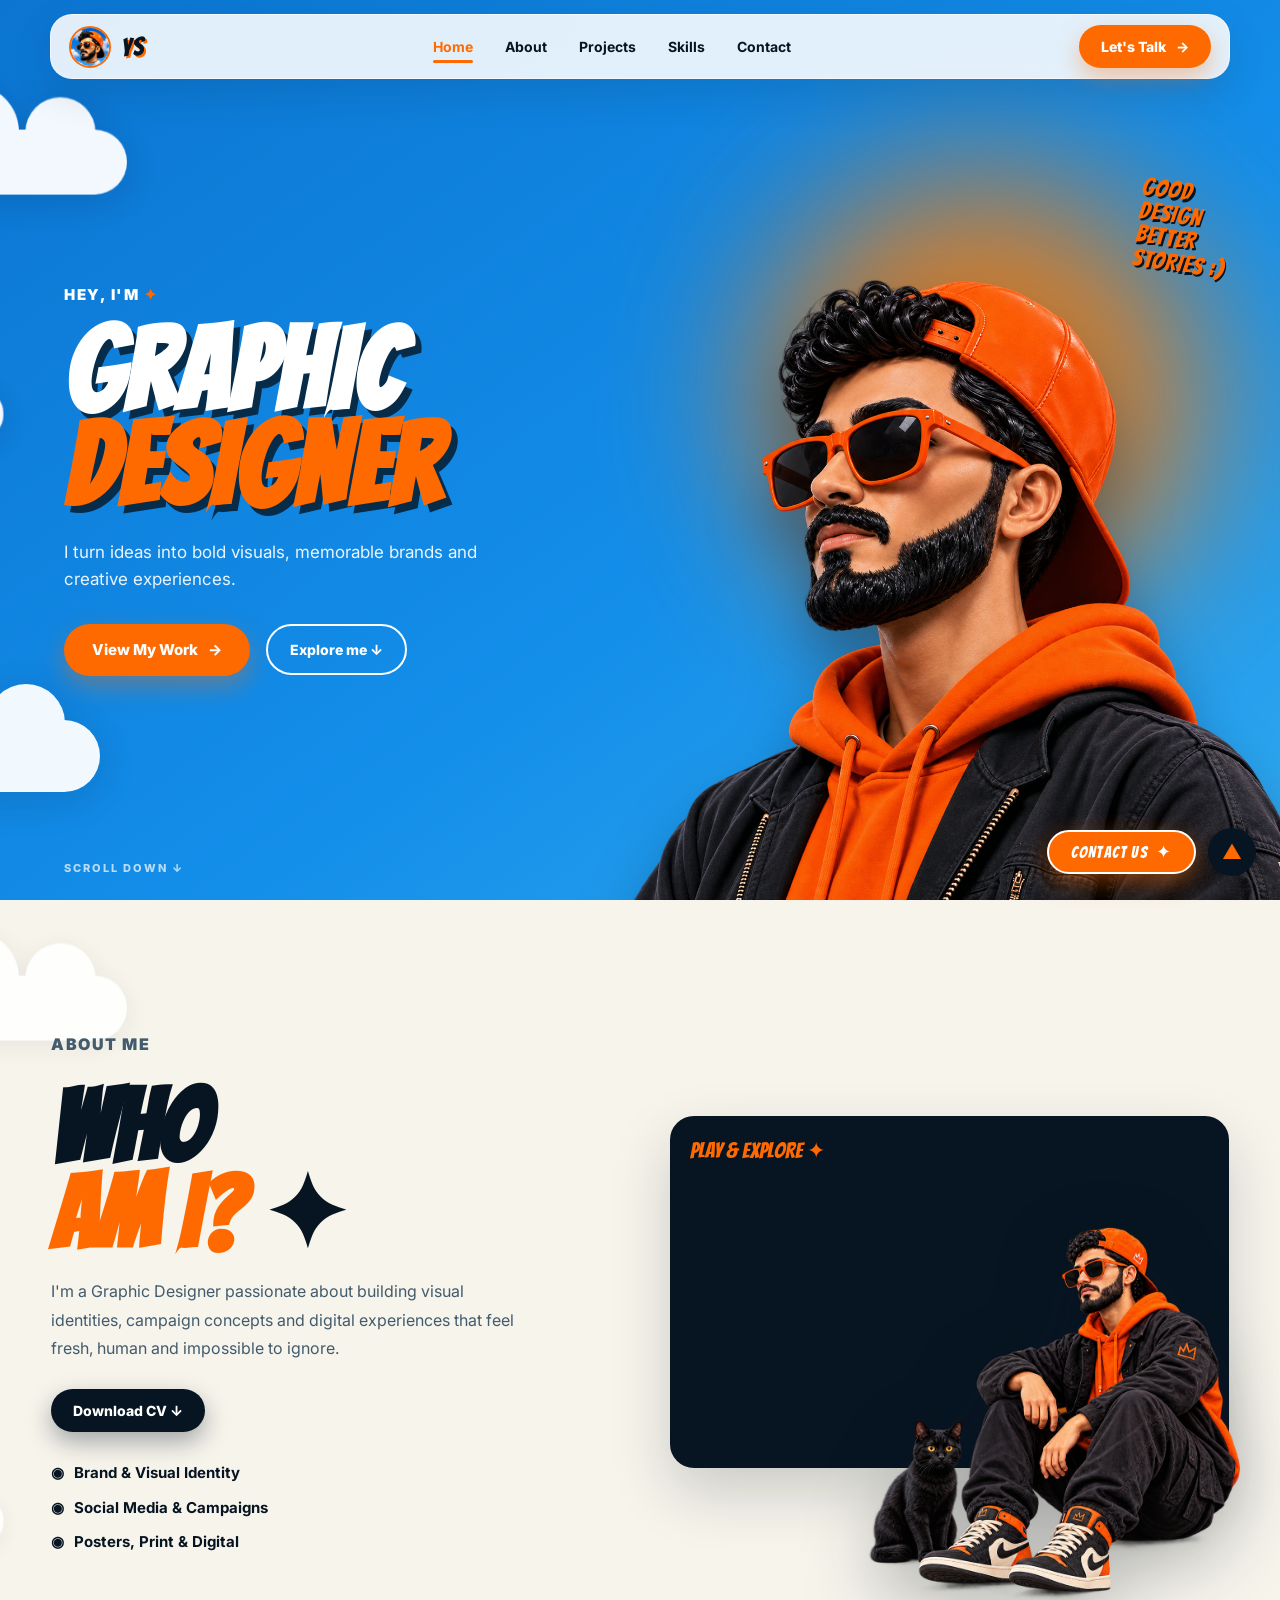
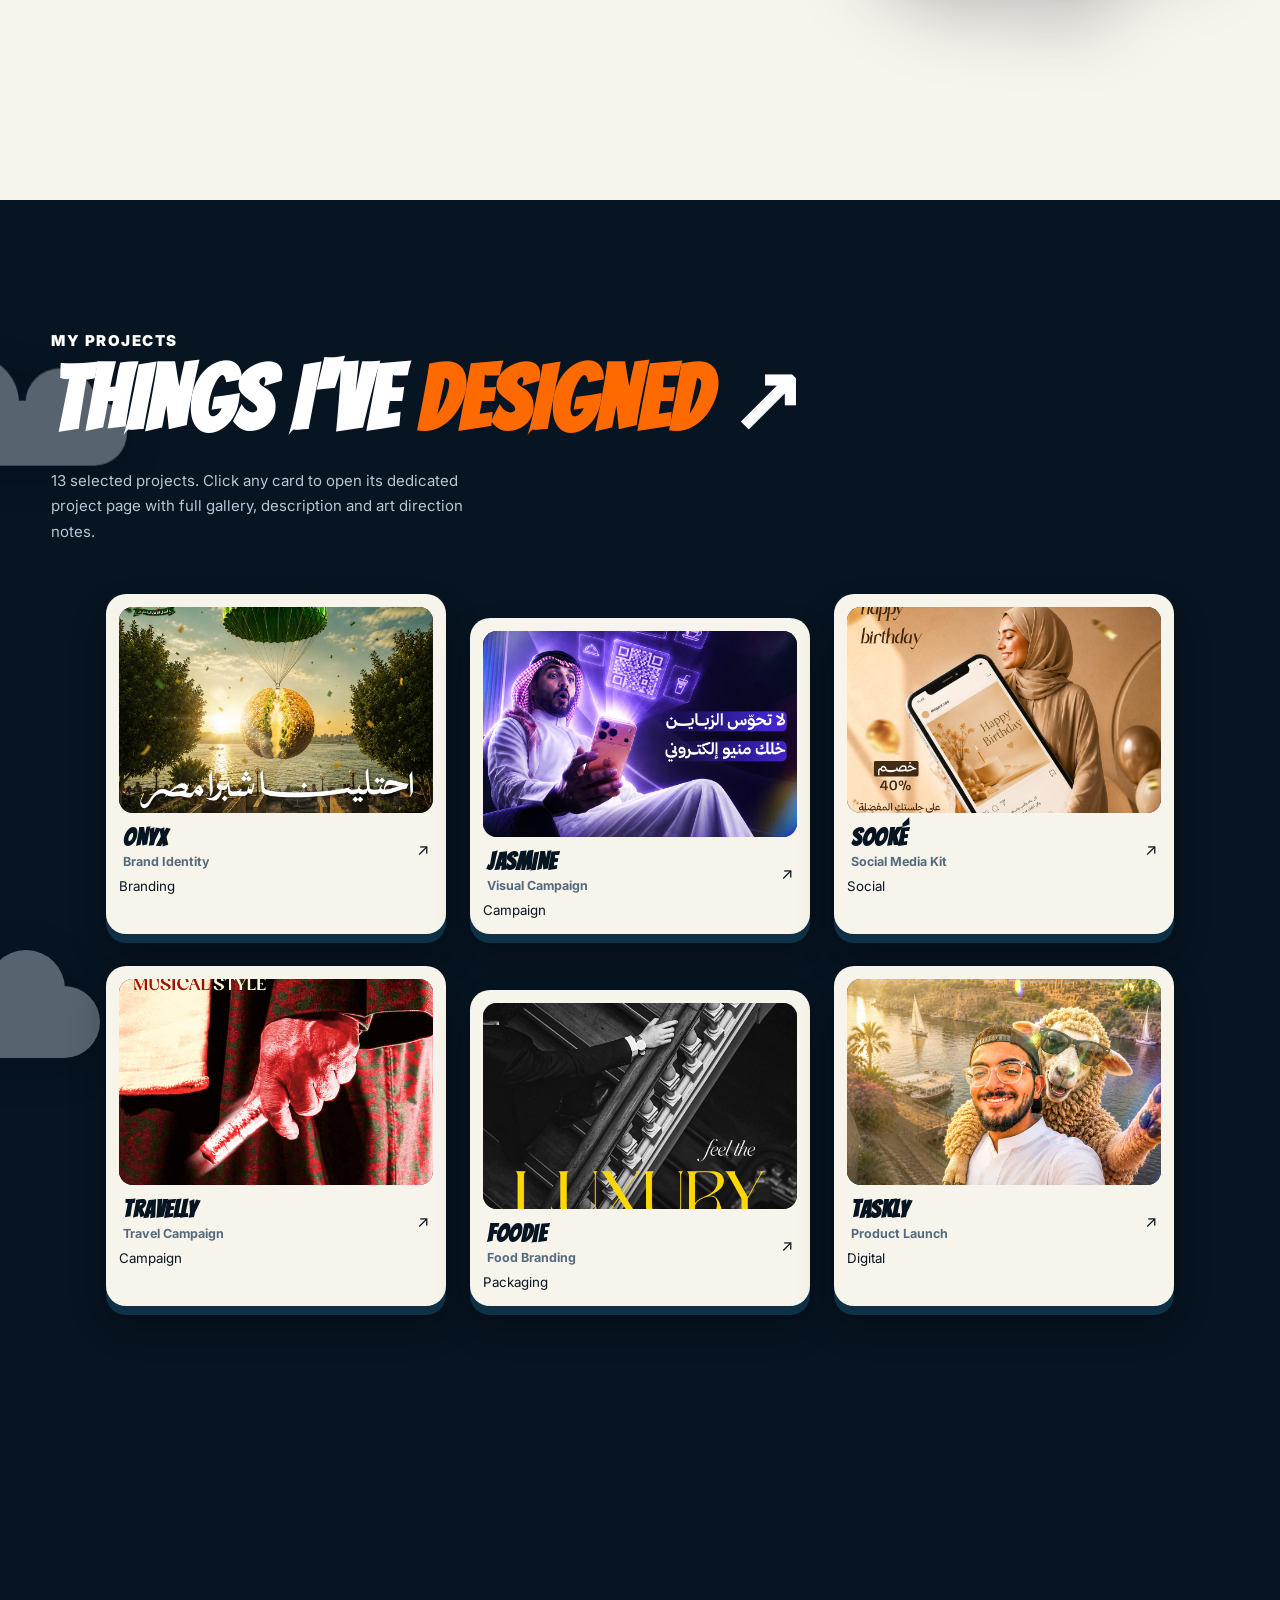
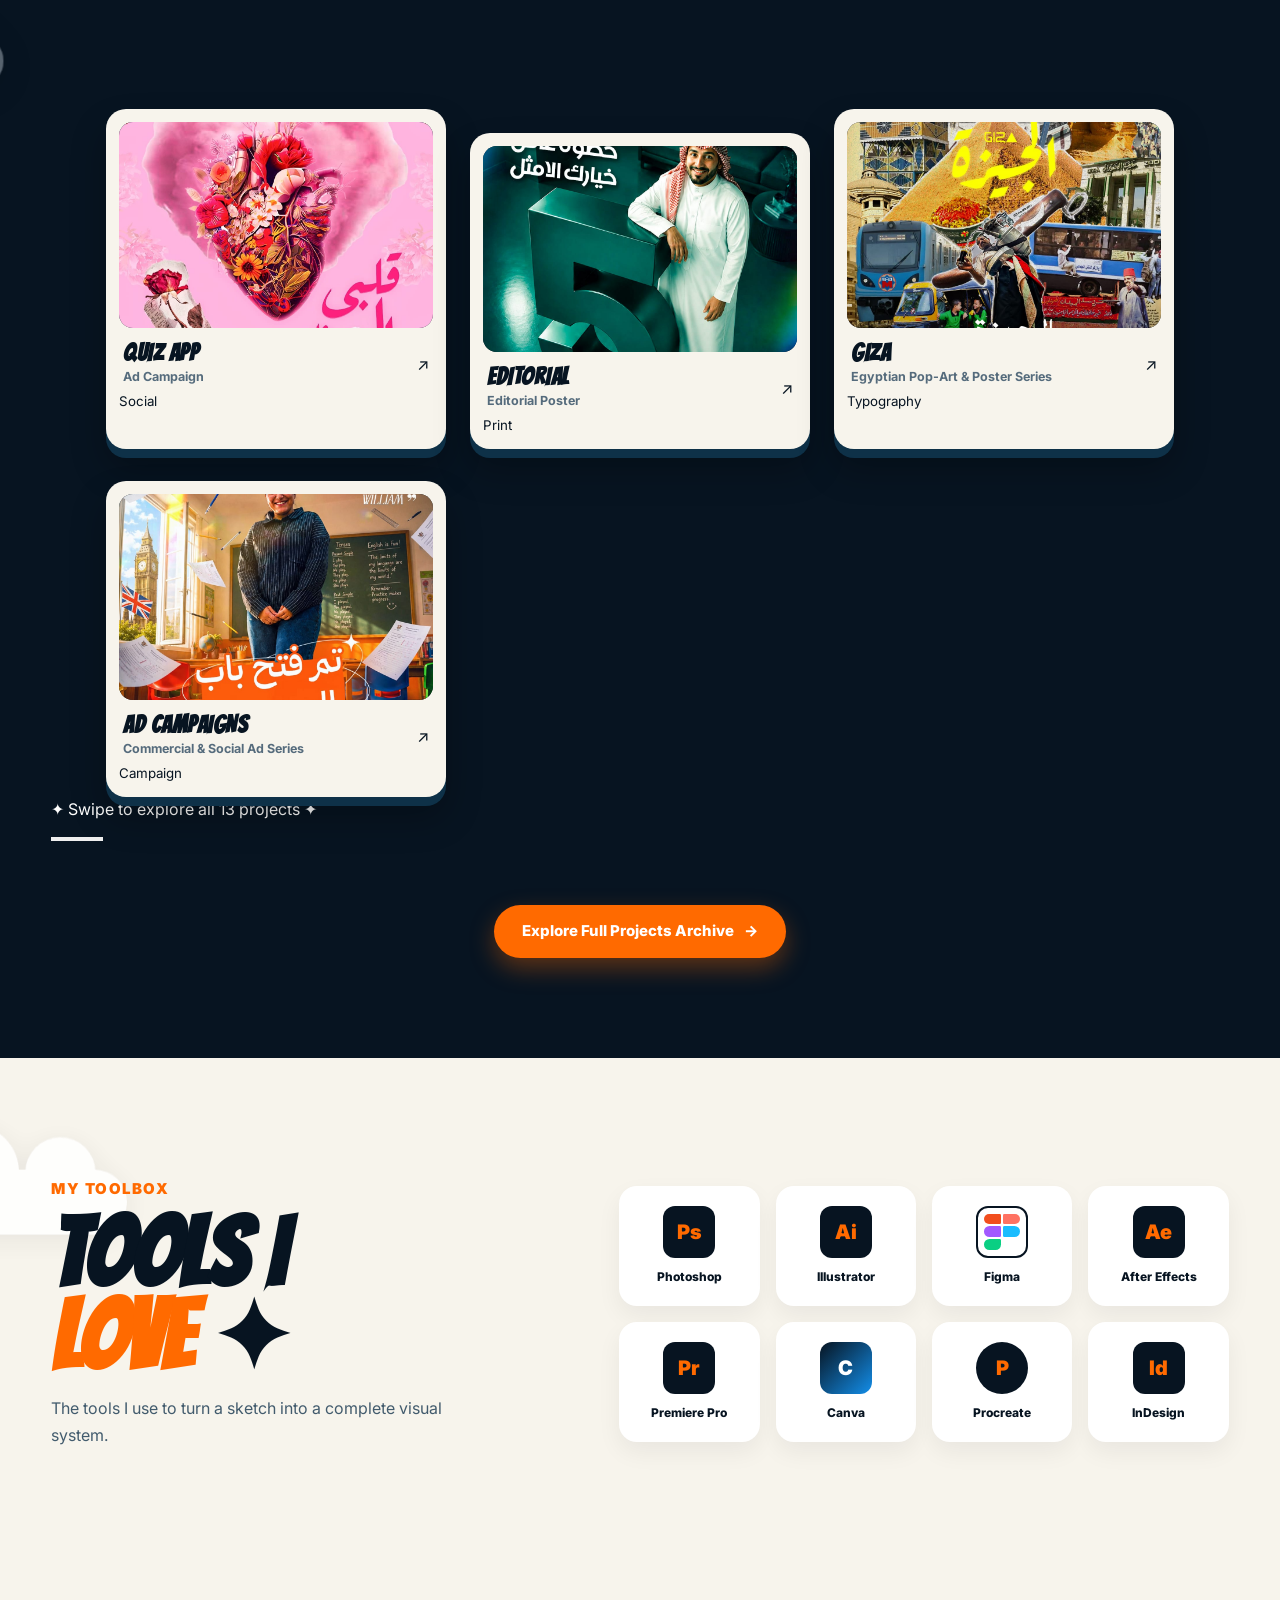
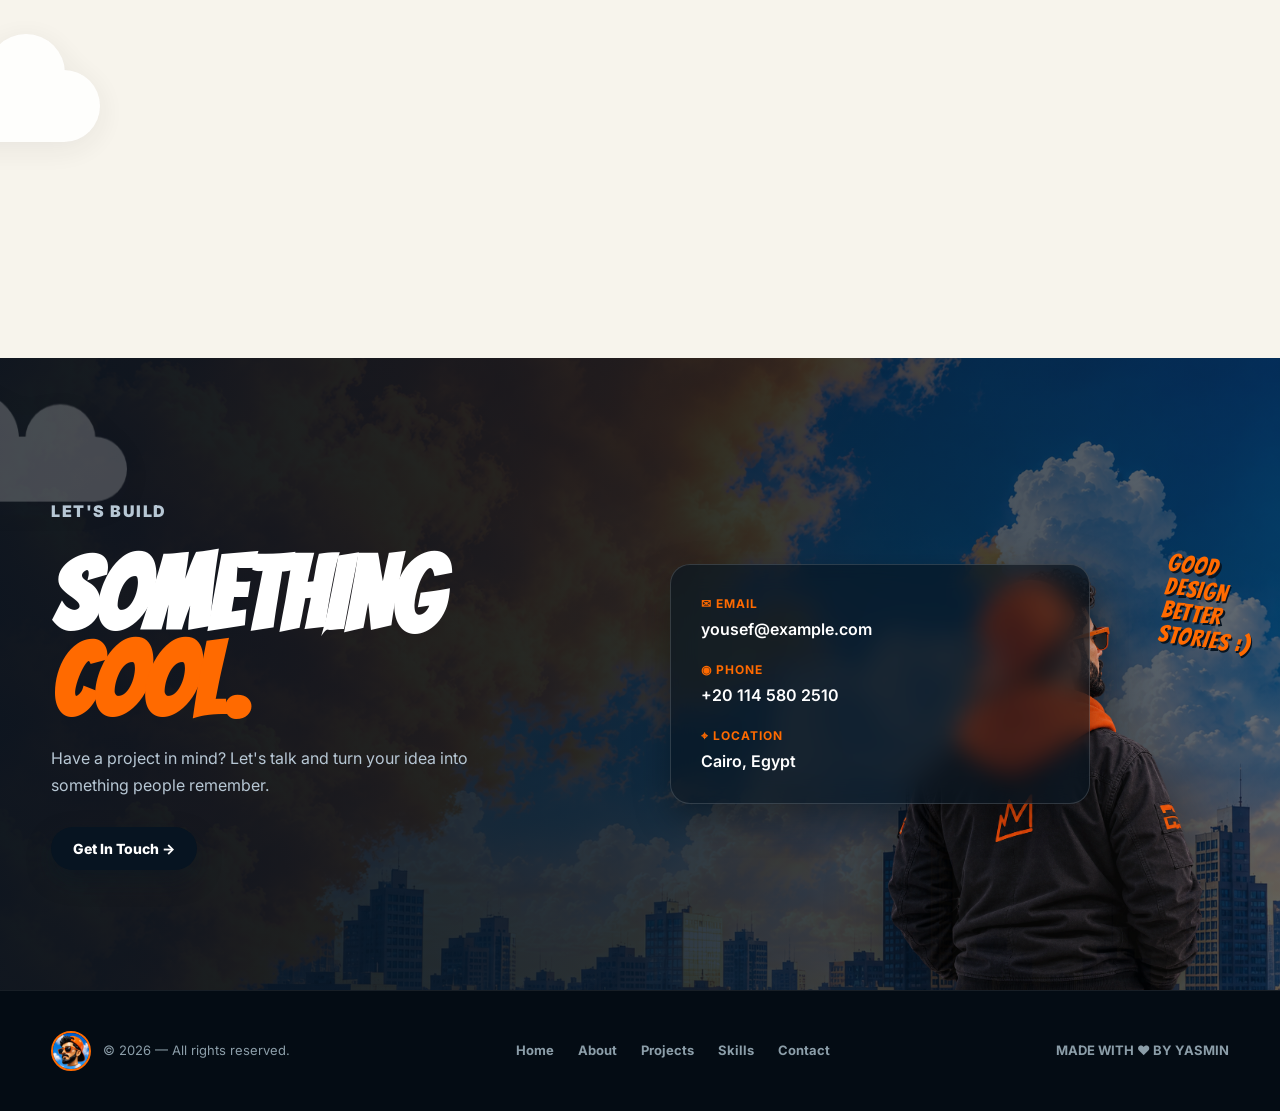
==== index.html @ 4f4fdc02 "Initial website" ====
<!doctype html>
<html lang="en">

<head>
    <meta charset="utf-8">
    <meta name="viewport" content="width=device-width,initial-scale=1">
    <title>Yasmin — Graphic Designer Portfolio</title>
    <meta name="description"
        content="Yasmin — Graphic Designer portfolio. Branding, visual campaigns, social media systems and graphic storytelling.">
    <link rel="preconnect" href="https://fonts.googleapis.com">
    <link rel="preconnect" href="https://fonts.gstatic.com" crossorigin>
    <link href="https://fonts.googleapis.com/css2?family=Bangers&family=Inter:wght@400;500;600;700;800&display=swap"
        rel="stylesheet">
    <link rel="stylesheet" href="styles.css">
</head>

<body>
    <!-- Loading Animation -->
    <div id="loader">
        <div class="loader-mascot">✦</div>
        <p>LOADING CREATIVITY...</p>
    </div>

    <!-- Scroll Progress Indicator -->
    <div class="progress"></div>

    <!-- Header / Navbar -->
    <header class="nav-wrap">
        <nav class="nav glass">
            <a class="brand" href="index.html" aria-label="Yasmin — Home">
                <img src="assets/logo.jpg" alt="Yasmin logo">
                <span class="brand-initials">YS</span>
            </a>

            <div class="nav-links">
                <a class="active" href="#home">Home</a>
                <a href="#about">About</a>
                <a href="#projects">Projects</a>
                <a href="#skills">Skills</a>
                <a href="#contact">Contact</a>
            </div>

            <a class="pill-btn talk-trigger" href="#contact" aria-label="Let's Talk — contact Yasmin">Let's Talk <span>→</span></a>
            <button class="menu-btn" aria-label="Open navigation">☰</button>
        </nav>
    </header>

    <main>
        <!-- =========================
             HERO SECTION
             ========================= -->
        <section id="home" class="hero">
            <div class="cloud cloud-a"></div>
            <div class="cloud cloud-b"></div>
            <div class="cloud cloud-c"></div>
            <div class="cloud cloud-d"></div>
            <div class="cloud cloud-e"></div>

            <div class="hero-copy reveal">
                <p class="eyebrow">HEY, I'M <span>✦</span></p>

                <h1>GRAPHIC<br><em>DESIGNER</em></h1>

                <p class="hero-sub">
                    I turn ideas into bold visuals, memorable brands and creative experiences.
                </p>

                <div class="hero-actions">
                    <a class="pill-btn big" href="projects.html">View My Work <span>→</span></a>
                    <a class="outline-btn" href="#about">Explore me ↓</a>
                </div>

               
            </div>

            <div class="hero-character reveal">
                <div class="hero-glow"></div>
                <img src="assets/file_00000000f2b4820a87e2dac9ea99f917.png"
                    alt="Graphic designer hero visual">
            </div>

            <div class="scribble hero-note">GOOD<br>DESIGN<br>BETTER<br>STORIES :)</div>
            <div class="scroll">SCROLL DOWN ↓</div>
        </section>

        <!-- =========================
             ABOUT SECTION
             ========================= -->
        <section id="about" class="paper section about-section">
            <div class="about-bg" aria-hidden="true"></div>

            <div class="cloud cloud-a" style="top: 8%;" aria-hidden="true"></div>
            <div class="cloud cloud-d" style="top: 36%;" aria-hidden="true"></div>
            <div class="cloud cloud-b" style="top: 65%;" aria-hidden="true"></div>
            <div class="cloud cloud-f" style="top: 84%;" aria-hidden="true"></div>

            <div class="inner about-grid">
                <div class="about-copy reveal">
                    <p class="eyebrow orange">ABOUT ME</p>

                    <h2>WHO<br><span>AM I?</span> ✦</h2>

                    <p>
                        I'm a Graphic Designer passionate about building visual identities,
                        campaign concepts and digital experiences that feel fresh, human and
                        impossible to ignore.
                    </p>

                    <a class="dark-btn" href="assets/CV_yousef.pdf" download="Yasmin-CV.pdf" aria-label="Download Yasmin CV">
                        Download CV ↓
                    </a>

                    <div class="facts">
                        <div>◉ <span>Brand & Visual Identity</span></div>
                        <div>◉ <span>Social Media & Campaigns</span></div>
                        <div>◉ <span>Posters, Print & Digital</span></div>
                    </div>
                </div>

                <div class="about-visual reveal">
                    <video src="assets/WhatsApp Video 2026-09-14 at 3.08.10 PM.mp4"
                        autoplay muted loop playsinline
                        aria-label="Play and explore visual reference"></video>

                    <div class="visual-caption">PLAY &amp; EXPLORE ✦</div>
                    <a class="game-launch" href="game.html" aria-label="Play Design Rush mini-game">PLAY THE FULL GAME →</a>
                </div>

                <img class="about-character"
                    src="assets/ChatGPT Image Sep 14, 2026, 03_23_13 PM.png"
                    alt="About character">
            </div>
        </section>

        <!-- =========================
             PROJECTS SECTION
             ========================= -->
        <section id="projects" class="dark section">
            <div class="cloud cloud-a" style="top: 8%;"></div>
            <div class="cloud cloud-c" style="top: 32%;"></div>
            <div class="cloud cloud-b" style="top: 58%;"></div>
            <div class="cloud cloud-e" style="bottom: 12%;"></div>

            <div class="inner">
                <div class="section-head reveal">
                    <div>
                        <p class="eyebrow">MY PROJECTS</p>
                        <h2>THINGS I'VE <em>DESIGNED</em> ↗</h2>
                    </div>

                    <p>
                        13 selected projects. Click any card to open its dedicated project
                        page with full gallery, description and art direction notes.
                    </p>
                </div>

                <div class="project-grid">

                    <!-- Project 1 -->
                    <article class="project-card reveal" style="--delay:0.04s">
                        <a href="project.html?id=1" class="project-link" aria-label="View ONYX Project">
                            <img src="assets/projects/1/cover.jpeg" alt="ONYX project cover" loading="lazy">
                        </a>
                        <div class="project-meta">
                            <div>
                                <h3>ONYX</h3>
                                <p>Brand Identity</p>
                            </div>
                            <span>↗</span>
                        </div>
                        <small>Branding</small>
                    </article>

                    <!-- Project 2 -->
                    <article class="project-card reveal" style="--delay:0.08s">
                        <a href="project.html?id=2" class="project-link" aria-label="View JASMINE Project">
                            <img src="assets/projects/2/cover.jpeg" alt="JASMINE project cover" loading="lazy">
                        </a>
                        <div class="project-meta">
                            <div>
                                <h3>JASMINE</h3>
                                <p>Visual Campaign</p>
                            </div>
                            <span>↗</span>
                        </div>
                        <small>Campaign</small>
                    </article>

                    <!-- Project 3 -->
                    <article class="project-card reveal" style="--delay:0.12s">
                        <a href="project.html?id=3" class="project-link" aria-label="View SOOKÉ Project">
                            <img src="assets/projects/3/cover.jpeg" alt="SOOKÉ project cover" loading="lazy">
                        </a>
                        <div class="project-meta">
                            <div>
                                <h3>SOOKÉ</h3>
                                <p>Social Media Kit</p>
                            </div>
                            <span>↗</span>
                        </div>
                        <small>Social</small>
                    </article>

                    <!-- Project 4 -->
                    <article class="project-card reveal" style="--delay:0.04s">
                        <a href="project.html?id=4" class="project-link" aria-label="View TRAVELLY Project">
                            <img src="assets/projects/4/cover.jpeg" alt="TRAVELLY project cover" loading="lazy">
                        </a>
                        <div class="project-meta">
                            <div>
                                <h3>TRAVELLY</h3>
                                <p>Travel Campaign</p>
                            </div>
                            <span>↗</span>
                        </div>
                        <small>Campaign</small>
                    </article>

                    <!-- Project 5 -->
                    <article class="project-card reveal" style="--delay:0.08s">
                        <a href="project.html?id=5" class="project-link" aria-label="View FOODIE Project">
                            <img src="assets/projects/5/WhatsApp Image 2026-09-14 at 8.10.17 PM.jpeg" alt="FOODIE project cover" loading="lazy">
                        </a>
                        <div class="project-meta">
                            <div>
                                <h3>FOODIE</h3>
                                <p>Food Branding</p>
                            </div>
                            <span>↗</span>
                        </div>
                        <small>Packaging</small>
                    </article>

                    <!-- Project 6 -->
                    <article class="project-card reveal" style="--delay:0.12s">
                        <a href="project.html?id=6" class="project-link" aria-label="View TASKLY Project">
                            <img src="assets/projects/6/WhatsApp Image 2026-09-14 at 8.10.21 PM.jpeg" alt="TASKLY project cover" loading="lazy">
                        </a>
                        <div class="project-meta">
                            <div>
                                <h3>TASKLY</h3>
                                <p>Product Launch</p>
                            </div>
                            <span>↗</span>
                        </div>
                        <small>Digital</small>
                    </article>

                    <!-- Project 7 -->
                    <article class="project-card reveal" style="--delay:0.04s">
                        <a href="project.html?id=7" class="project-link" aria-label="View NEON Project">
                            <img src="assets/projects/7/WhatsApp Image 2026-09-14 at 8.10.21 PM.jpeg" alt="NEON project cover" loading="lazy">
                        </a>
                        <div class="project-meta">
                            <div>
                                <h3>NEON</h3>
                                <p>Poster Series</p>
                            </div>
                            <span>↗</span>
                        </div>
                        <small>Typography</small>
                    </article>

                    <!-- Project 8 -->
                    <article class="project-card reveal" style="--delay:0.08s">
                        <a href="project.html?id=8" class="project-link" aria-label="View MOVEZONE Project">
                            <img src="assets/projects/8/WhatsApp Image 2026-09-14 at 8.10.22 PM.jpeg" alt="MOVEZONE project cover" loading="lazy">
                        </a>
                        <div class="project-meta">
                            <div>
                                <h3>MOVEZONE</h3>
                                <p>Fitness Brand</p>
                            </div>
                            <span>↗</span>
                        </div>
                        <small>Branding</small>
                    </article>

                    <!-- Project 9 -->
                    <article class="project-card reveal" style="--delay:0.12s">
                        <a href="project.html?id=9" class="project-link" aria-label="View NOTENEST Project">
                            <img src="assets/projects/9/WhatsApp Image 2026-09-14 at 8.10.28 PM.jpeg" alt="NOTENEST project cover" loading="lazy">
                        </a>
                        <div class="project-meta">
                            <div>
                                <h3>NOTENEST</h3>
                                <p>App Visuals</p>
                            </div>
                            <span>↗</span>
                        </div>
                        <small>UI Visuals</small>
                    </article>

                    <!-- Project 10 -->
                    <article class="project-card reveal" style="--delay:0.04s">
                        <a href="project.html?id=10" class="project-link" aria-label="View QUIZ APP Project">
                            <img src="assets/projects/10/WhatsApp Image 2026-09-14 at 8.10.15 PM.jpeg" alt="QUIZ APP project cover" loading="lazy">
                        </a>
                        <div class="project-meta">
                            <div>
                                <h3>QUIZ APP</h3>
                                <p>Ad Campaign</p>
                            </div>
                            <span>↗</span>
                        </div>
                        <small>Social</small>
                    </article>

                    <!-- Project 11 -->
                    <article class="project-card reveal" style="--delay:0.08s">
                        <a href="project.html?id=11" class="project-link" aria-label="View EDITORIAL Project">
                            <img src="assets/projects/11/WhatsApp Image 2026-09-14 at 8.10.16 PM.jpeg" alt="EDITORIAL project cover" loading="lazy">
                        </a>
                        <div class="project-meta">
                            <div>
                                <h3>EDITORIAL</h3>
                                <p>Editorial Poster</p>
                            </div>
                            <span>↗</span>
                        </div>
                        <small>Print</small>
                    </article>

                    <!-- Project 12 -->
                    <article class="project-card reveal" style="--delay:0.12s">
                        <a href="project.html?id=12" class="project-link" aria-label="View GIZA Project">
                            <img src="assets/projects/12/cover.jpeg" alt="GIZA project cover" loading="lazy">
                        </a>
                        <div class="project-meta">
                            <div>
                                <h3>GIZA</h3>
                                <p>Egyptian Pop-Art & Poster Series</p>
                            </div>
                            <span>↗</span>
                        </div>
                        <small>Typography</small>
                    </article>

                    <!-- Project 13 -->
                    <article class="project-card reveal" style="--delay:0.16s">
                        <a href="project.html?id=13" class="project-link" aria-label="View AD CAMPAIGNS Project">
                            <img src="assets/projects/13/WhatsApp Image 2026-09-15 at 5.26.16 PM.jpeg" alt="AD CAMPAIGNS project cover" loading="lazy">
                        </a>
                        <div class="project-meta">
                            <div>
                                <h3>AD CAMPAIGNS</h3>
                                <p>Commercial & Social Ad Series</p>
                            </div>
                            <span>↗</span>
                        </div>
                        <small>Campaign</small>
                    </article>

                </div>

                <!-- Mobile Slider Navigation & Indicator (Visible on Mobile Only) -->
                <div class="mobile-slider-controls" aria-hidden="true">
                    <span class="mobile-slider-hint">✦ Swipe to explore all 13 projects ✦</span>
                    <div class="mobile-slider-dots" id="mobileProjectDots"></div>
                </div>

                <!-- View All Projects CTA -->
                <div class="projects-cta-wrap reveal">
                    <a href="projects.html" class="pill-btn big">
                        Explore Full Projects Archive <span>→</span>
                    </a>
                </div>
            </div>
        </section>

        <!-- =========================
             SKILLS / TOOLBOX SECTION
             ========================= -->
        <section id="skills" class="paper section skills">
            <div class="cloud cloud-a" style="top: 12%;" aria-hidden="true"></div>
            <div class="cloud cloud-c" style="top: 68%;" aria-hidden="true"></div>

            <div class="inner skills-layout">
                <div class="reveal">
                    <p class="eyebrow orange">MY TOOLBOX</p>
                    <h2>TOOLS I<br><span>LOVE</span> ✦</h2>
                    <p class="skill-text">
                        The tools I use to turn a sketch into a complete visual system.
                    </p>
                </div>

                <div class="tool-grid reveal">
                    <div class="tool tool-adobe" tabindex="0" style="--delay: 0s;">
                        <strong class="tool-icon">Ps</strong>
                        <span>Photoshop</span>
                    </div>

                    <div class="tool tool-adobe" tabindex="0" style="--delay: 0.5s;">
                        <strong class="tool-icon">Ai</strong>
                        <span>Illustrator</span>
                    </div>

                    <div class="tool tool-figma" tabindex="0" style="--delay: 1s;">
                        <strong class="tool-icon figma-mark">
                            <i></i><i></i><i></i><i></i><i></i>
                        </strong>
                        <span>Figma</span>
                    </div>

                    <div class="tool tool-adobe" tabindex="0" style="--delay: 1.5s;">
                        <strong class="tool-icon">Ae</strong>
                        <span>After Effects</span>
                    </div>

                    <div class="tool tool-adobe" tabindex="0" style="--delay: 0.3s;">
                        <strong class="tool-icon">Pr</strong>
                        <span>Premiere Pro</span>
                    </div>

                    <div class="tool tool-canva" tabindex="0" style="--delay: 0.8s;">
                        <strong class="tool-icon">C</strong>
                        <span>Canva</span>
                    </div>

                    <div class="tool tool-procreate" tabindex="0" style="--delay: 1.3s;">
                        <strong class="tool-icon">P</strong>
                        <span>Procreate</span>
                    </div>

                    <div class="tool tool-adobe" tabindex="0" style="--delay: 1.8s;">
                        <strong class="tool-icon">Id</strong>
                        <span>InDesign</span>
                    </div>
                </div>

                <div class="create-badge-combo reveal">
                    <div class="tool-photo-slot" title="Toolbox photo">
                        <img src="assets/Gemini_Generated_Image_8kd14t8kd14t8kd1.jpg"
                            alt="Toolbox photo" loading="lazy">
                    </div>
                    <div class="skills-note">CREATE<br>REPEAT :)</div>
                </div>
            </div>
        </section>

        <!-- =========================
             CONTACT SECTION
             ========================= -->
        <section id="contact" class="contact">
            <div class="contact-bg" aria-hidden="true">
                <img src="assets/ChatGPT Image Sep 12, 2026, 05_03_54 PM.png"
                    alt="" class="contact-bg-img">
            </div>
            <div class="contact-overlay" aria-hidden="true"></div>

            <div class="cloud cloud-a" style="opacity: 0.22; top: 12%;"></div>
            <div class="cloud cloud-d" style="opacity: 0.22; top: 72%;"></div>

            <div class="contact-character-wrap">
                <div class="contact-visual">
                    <img src="assets/ChatGPT Image Sep 12, 2026, 05_08_59 PM.png"
                        alt="Contact visual" loading="lazy">
                </div>
                <div class="scribble contact-note">GOOD<br>DESIGN<br>BETTER<br>STORIES :)</div>
            </div>

            <div class="inner contact-grid">
                <div class="contact-title reveal">
                    <p class="eyebrow">LET'S BUILD</p>
                    <h2>
                        SOMETHING<br>
                        <span style="color: #ff6a00;">COOL.</span>
                    </h2>

                    <p>
                        Have a project in mind? Let's talk and turn your idea into
                        something people remember.
                    </p>

                    <a class="dark-btn" href="mailto:yasmin@example.com">
                        Get In Touch →
                    </a>
                </div>

                <div class="contact-details reveal">
                    <div>
                        <b>✉ Email</b>
                        <span>yousef@example.com</span>
                    </div>

                    <div>
                        <b>◉ Phone</b>
                        <span>+20 114 580 2510</span>
                    </div>

                    <div>
                        <b>⌖ Location</b>
                        <span>Cairo, Egypt</span>
                    </div>
                </div>
            </div>
        </section>
    </main>

    <!-- =========================
         FOOTER
         ========================= -->
    <footer class="footer">
        <div class="footer-content">
            <div class="footer-brand">
                <img src="assets/logo.jpg" alt="Yousef logo" class="footer-logo">
                <span>© 2026 — All rights reserved.</span>
            </div>

            <div class="footer-links">
                <a href="#home">Home</a>
                <a href="#about">About</a>
                <a href="projects.html">Projects</a>
                <a href="#skills">Skills</a>
                <a href="#contact">Contact</a>
            </div>

            <b>MADE WITH ♥ BY YASMIN</b>
        </div>
    </footer>

    <!-- =========================
         FLOATING CONTACT US ACTIONS (ONE UNIFIED GROUP)
         ========================= -->
    <div class="floating-actions" aria-label="Quick contact actions">
        <div class="social-popup" id="socialPopup">
            <a class="social-icon whatsapp"
                href="https://wa.me/201145802510"
                target="_blank"
                rel="noopener noreferrer"
                aria-label="WhatsApp">
                <svg viewBox="0 0 24 24" aria-hidden="true">
                    <path d="M20.5 3.5A11.7 11.7 0 0 0 12.2 0C5.7 0 .4 5.2.4 11.7c0 2.1.6 4.1 1.7 5.8L.3 23.9l6.6-1.7c1.6.9 3.4 1.3 5.2 1.3h.1c6.4 0 11.7-5.3 11.7-11.7 0-3.1-1.2-6.1-3.4-8.3Zm-8.3 18c-1.6 0-3.2-.4-4.6-1.2l-.3-.2-3.9 1 1-3.8-.2-.4a9.6 9.6 0 1 1 8 4.6Zm5.3-7.2c-.3-.2-1.7-.8-2-.9-.3-.1-.5-.2-.7.2-.2.3-.7.9-.8 1.1-.2.2-.3.2-.6.1-1.7-.8-2.8-1.5-3.9-3.4-.3-.5.3-.5.8-1.6.1-.3.1-.5 0-.7-.1-.2-.7-1.7-1-2.3-.3-.6-.5-.5-.7-.5h-.6c-.2 0-.6.1-.9.4-.3.3-1.1 1.1-1.1 2.7s1.1 3.1 1.3 3.3c.2.2 2.1 3.2 5.1 4.5 1.9.8 2.6.9 3.5.8.6-.1 1.7-.7 1.9-1.3.2-.6.2-1.2.1-1.3-.1-.2-.3-.3-.6-.4Z"/>
                </svg>
                <span class="social-label">WhatsApp</span>
            </a>

            <a class="social-icon instagram"
                href="https://www.instagram.com/joe_design11?stkn=eGIxeXBzZXJ2M3Qx"
                target="_blank"
                rel="noopener noreferrer"
                aria-label="Instagram">
                <svg viewBox="0 0 24 24" aria-hidden="true">
                    <rect x="3" y="3" width="18" height="18" rx="5" fill="none" stroke="currentColor" stroke-width="2"/>
                    <circle cx="12" cy="12" r="4.2" fill="none" stroke="currentColor" stroke-width="2"/>
                    <circle cx="17.3" cy="6.8" r="1.2"/>
                </svg>
                <span class="social-label">Instagram</span>
            </a>

            <a class="social-icon facebook"
                href="https://www.facebook.com/share/1LEvzVMhsD/"
                target="_blank"
                rel="noopener noreferrer"
                aria-label="Facebook">
                <svg viewBox="0 0 24 24" aria-hidden="true">
                    <path d="M14 8h3V4h-3c-3.3 0-5 2-5 5v3H6v4h3v4h4v-4h3l1-4h-4V9c0-.7.3-1 1-1z"/>
                </svg>
                <span class="social-label">Facebook</span>
            </a>

            <a class="social-icon linkedin"
                href="https://www.linkedin.com/in/youssef-salah204?utm_source=share_via&utm_content=profile&utm_medium=member_android"
                target="_blank"
                rel="noopener noreferrer"
                aria-label="LinkedIn">
                <svg viewBox="0 0 24 24" aria-hidden="true">
                    <path d="M5 8H2V21H5V8ZM3.5 3A2 2 0 1 0 3.5 7 2 2 0 1 0 3.5 3ZM9 8H6V21H9V14.2C9 12.4 9.5 11.2 11 11.2C12.5 11.2 13 12.4 13 14.2V21H16V13.7C16 10.1 14.7 8 12.1 8C10.8 8 9.8 8.6 9 9.7V8ZM19 8H16V21H19V14.5C19 12.8 19.5 11.5 21 11.5C22.5 11.5 23 12.8 23 14.5V21H26V13.7C26 10.1 24.7 8 22.1 8C20.8 8 19.8 8.6 19 9.7V8Z"/>
                </svg>
                <span class="social-label">LinkedIn</span>
            </a>
        </div>

        <button class="floating-contact-btn"
            id="floatingContactBtn"
            type="button"
            aria-label="Contact Us links"
            aria-expanded="false">
            <span class="contact-badge-text">CONTACT US</span>
            <span class="contact-badge-icon">✦</span>
        </button>

        <button class="floating-top"
            type="button"
            aria-label="Back to top">
            <span class="top-arrow">▲</span>
        </button>
    </div>

    <!-- Scripts -->
    <script>
        (function () {
            // Mobile Menu Toggle
            const menuBtn = document.querySelector('.menu-btn');
            const navLinks = document.querySelector('.nav-links');

            if (menuBtn && navLinks) {
                menuBtn.addEventListener('click', function () {
                    const open = navLinks.classList.toggle('mobile-open');
                    menuBtn.setAttribute('aria-expanded', String(open));
                    menuBtn.textContent = open ? '×' : '☰';
                });

                navLinks.querySelectorAll('a').forEach(link => {
                    link.addEventListener('click', () => {
                        navLinks.classList.remove('mobile-open');
                        menuBtn.setAttribute('aria-expanded', 'false');
                        menuBtn.textContent = '☰';
                    });
                });
            }

            // Scroll Progress
            const progress = document.querySelector('.progress');
            const updateProgress = () => {
                if (!progress) return;
                const max = document.documentElement.scrollHeight - window.innerHeight;
                progress.style.width = max > 0 ? (window.scrollY / max * 100) + '%' : '0%';
            };
            window.addEventListener('scroll', updateProgress, { passive: true });
            updateProgress();

            // Loader Fade-Out & Hero Entrance Trigger
            window.addEventListener('load', () => {
                const loader = document.getElementById('loader');
                if (loader) {
                    setTimeout(() => {
                        loader.classList.add('hide');
                        document.body.classList.add('page-ready');
                    }, 250);
                } else {
                    document.body.classList.add('page-ready');
                }
            });

            // Mobile Project Carousel Dots Synchronization
            const projectGrid = document.querySelector('.project-grid');
            const dotsContainer = document.getElementById('mobileProjectDots');
            const projectCards = document.querySelectorAll('.project-grid .project-card');

            if (projectGrid && dotsContainer && projectCards.length > 0) {
                // Populate indicator dots
                projectCards.forEach((card, i) => {
                    const dot = document.createElement('button');
                    dot.className = 'mobile-dot' + (i === 0 ? ' active' : '');
                    dot.setAttribute('aria-label', `Go to project ${i + 1}`);
                    dot.addEventListener('click', () => {
                        card.scrollIntoView({ behavior: 'smooth', block: 'nearest', inline: 'center' });
                    });
                    dotsContainer.appendChild(dot);
                });

                // Update active dot on scroll (throttled)
                let scrollTimeout;
                projectGrid.addEventListener('scroll', () => {
                    if (scrollTimeout) return;
                    scrollTimeout = setTimeout(() => {
                        scrollTimeout = null;
                        const gridCenter = projectGrid.scrollLeft + projectGrid.offsetWidth / 2;
                        let closestIdx = 0;
                        let minDiff = Infinity;
                        projectCards.forEach((card, idx) => {
                            const cardCenter = card.offsetLeft + card.offsetWidth / 2;
                            const diff = Math.abs(gridCenter - cardCenter);
                            if (diff < minDiff) {
                                minDiff = diff;
                                closestIdx = idx;
                            }
                        });
                        const dots = dotsContainer.querySelectorAll('.mobile-dot');
                        dots.forEach((d, idx) => d.classList.toggle('active', idx === closestIdx));
                    }, 50);
                }, { passive: true });
            }

            // Scroll-Spy: Active Nav Link Tracker
            const sections = document.querySelectorAll('section[id]');
            function updateActiveNav() {
                const scrollY = window.scrollY + 180;
                sections.forEach(sec => {
                    const top = sec.offsetTop;
                    const height = sec.offsetHeight;
                    const id = sec.getAttribute('id');
                    if (scrollY >= top && scrollY < top + height) {
                        document.querySelectorAll('.nav-links a').forEach(a => {
                            a.classList.toggle('active', a.getAttribute('href') === `#${id}`);
                        });
                    }
                });
            }
            window.addEventListener('scroll', updateActiveNav, { passive: true });

            // Reveal On Scroll Observer
            const revealItems = document.querySelectorAll('.reveal');
            if ('IntersectionObserver' in window) {
                const observer = new IntersectionObserver(entries => {
                    entries.forEach(entry => {
                        if (entry.isIntersecting) {
                            entry.target.classList.add('show');
                            observer.unobserve(entry.target);
                        }
                    });
                }, { threshold: 0.08, rootMargin: '0px 0px -40px 0px' });

                revealItems.forEach(el => observer.observe(el));
            } else {
                revealItems.forEach(el => el.classList.add('show'));
            }

            // Tool item keyboard accessibility & micro-interaction
            document.querySelectorAll('.tool').forEach(tool => {
                const trigger = () => {
                    tool.classList.add('tool-active');
                    setTimeout(() => tool.classList.remove('tool-active'), 400);
                };
                tool.addEventListener('click', trigger);
                tool.addEventListener('keydown', e => {
                    if (e.key === 'Enter' || e.key === ' ') {
                        e.preventDefault();
                        trigger();
                    }
                });
            });

            // Floating Contact Us Action
            const actions = document.querySelector('.floating-actions');
            const contactBtn = document.querySelector('.floating-contact-btn');
            const socialPopup = document.querySelector('.social-popup');
            const topBtn = document.querySelector('.floating-top');
            const talkTrigger = document.querySelector('.talk-trigger');

            function toggleSocialPopup() {
                if (!socialPopup || !contactBtn) return;
                const isOpen = socialPopup.classList.toggle('open');
                contactBtn.classList.toggle('active', isOpen);
                contactBtn.setAttribute('aria-expanded', String(isOpen));
            }

            if (contactBtn) contactBtn.addEventListener('click', toggleSocialPopup);

            if (talkTrigger) {
                talkTrigger.addEventListener('click', (e) => {
                    // Smoothly open social popup if clicked
                    if (socialPopup && !socialPopup.classList.contains('open')) {
                        toggleSocialPopup();
                    }
                });
            }

            document.addEventListener('click', (e) => {
                if (actions && !actions.contains(e.target)) {
                    socialPopup?.classList.remove('open');
                    contactBtn?.classList.remove('active');
                    contactBtn?.setAttribute('aria-expanded', 'false');
                }
            });

            // Back to Top Button
            function updateScrollActions() {
                if (!actions) return;
                actions.classList.toggle('show-scroll', window.scrollY > window.innerHeight * 0.4);
            }
            window.addEventListener('scroll', updateScrollActions, { passive: true });
            updateScrollActions();

            if (topBtn) {
                topBtn.addEventListener('click', () => {
                    window.scrollTo({ top: 0, behavior: 'smooth' });
                });
            }
        })();
    </script>
</body>
</html>
---- styles.css ----
/* =========================================================
   YASMIN — GRAPHIC DESIGNER PORTFOLIO
   Core Design System & Responsive Styles (v2.2)
   ========================================================= */

/* --- Reset & Global --- */

*,
*::before,
*::after {
    box-sizing: border-box;
    margin: 0;
    padding: 0;
}

html {
    scroll-behavior: smooth;
    -webkit-text-size-adjust: 100%;
}

body {
    font-family: 'Inter', -apple-system, BlinkMacSystemFont, 'Segoe UI', Roboto, sans-serif;
    background: #071421;
    color: #111;
    overflow-x: hidden;
    line-height: 1.5;
}

a {
    text-decoration: none;
    color: inherit;
    -webkit-tap-highlight-color: transparent;
}

button {
    font-family: inherit;
    -webkit-tap-highlight-color: transparent;
}

a:focus-visible,
button:focus-visible,
.tool:focus-visible {
    outline: 3px solid #ff6a00;
    outline-offset: 3px;
}

img,
video {
    max-width: 100%;
    height: auto;
    display: block;
}

.inner {
    width: min(1180px, 92%);
    margin-inline: auto;
    position: relative;
    z-index: 2;
}

.section {
    position: relative;
    overflow: hidden;
    min-height: 100vh;
}

/* --- Typography Helpers --- */

.eyebrow {
    font-size: 15px;
    font-weight: 900;
    letter-spacing: 1.5px;
    text-transform: uppercase;
}

.eyebrow span,
.orange {
    color: #ff6a00;
}

/* --- Loader & Scroll Progress --- */

#loader {
    position: fixed;
    inset: 0;
    background: #071421;
    z-index: 9999;
    display: flex;
    flex-direction: column;
    align-items: center;
    justify-content: center;
    gap: 16px;
    transition: opacity 0.5s ease, visibility 0.5s ease;
}

#loader.hide {
    opacity: 0;
    visibility: hidden;
    pointer-events: none;
}

.loader-mascot {
    font-size: 52px;
    color: #ff6a00;
    animation: pulse 1.2s infinite;
}

#loader p {
    font-family: 'Bangers', cursive;
    font-size: 24px;
    letter-spacing: 2px;
    color: #fff;
}

.progress {
    position: fixed;
    top: 0;
    left: 0;
    height: 4px;
    width: 0%;
    background: #ff6a00;
    z-index: 1001;
    transition: width 0.1s linear;
}

/* --- Navigation Header --- */

.nav-wrap {
    position: fixed;
    top: 14px;
    left: 0;
    width: 100%;
    z-index: 100;
    pointer-events: none;
}

.nav {
    width: min(1180px, 94%);
    margin-inline: auto;
    padding: 10px 18px;
    display: flex;
    align-items: center;
    justify-content: space-between;
    border-radius: 22px;
    pointer-events: auto;
    transition: padding 0.3s ease, background 0.3s ease;
}

.glass {
    background: rgba(255, 255, 255, 0.88);
    backdrop-filter: blur(18px);
    -webkit-backdrop-filter: blur(18px);
    box-shadow: 0 14px 40px rgba(0, 26, 45, 0.12);
    border: 1px solid rgba(255, 255, 255, 0.6);
}

.brand {
    display: inline-flex;
    align-items: center;
    gap: 10px;
    flex-shrink: 0;
}

.brand img {
    width: 42px;
    height: 42px;
    border-radius: 50%;
    object-fit: cover;
    border: 2px solid #ff6a00;
}

.brand-initials {
    font-family: 'Bangers', cursive;
    font-size: 26px;
    line-height: 1;
    letter-spacing: 1.5px;
    color: #071421;
    text-shadow: 2px 2px 0 #ff6a00;
    transform: rotate(-4deg);
    display: inline-block;
}

.nav-links {
    display: flex;
    gap: 32px;
    font-size: 14px;
    font-weight: 700;
}

.nav-links a {
    padding: 8px 0;
    position: relative;
    color: #071421;
    transition: color 0.25s ease;
}

.nav-links a:hover,
.nav-links a.active {
    color: #ff6a00;
}

.nav-links a::after {
    content: "";
    position: absolute;
    left: 0;
    bottom: 2px;
    width: 0;
    height: 3px;
    background: #ff6a00;
    border-radius: 9px;
    transition: width 0.3s ease;
}

.nav-links a:hover::after,
.nav-links a.active::after {
    width: 100%;
}

.menu-btn {
    display: none;
    border: 0;
    background: transparent;
    font-size: 26px;
    color: #071421;
    cursor: pointer;
    line-height: 1;
    padding: 6px;
    border-radius: 8px;
}

/* --- Buttons --- */

.pill-btn,
.dark-btn {
    display: inline-flex;
    align-items: center;
    gap: 10px;
    border: 0;
    border-radius: 999px;
    padding: 11px 22px;
    background: #ff6a00;
    color: #fff;
    font-weight: 800;
    font-size: 14px;
    box-shadow: 0 10px 24px rgba(255, 106, 0, 0.35);
    cursor: pointer;
    transition: transform 0.25s ease, box-shadow 0.25s ease, background 0.25s ease;
}

.pill-btn:hover,
.dark-btn:hover {
    transform: translateY(-3px) scale(1.02);
    background: #e55e00;
    box-shadow: 0 14px 30px rgba(255, 106, 0, 0.45);
}

.dark-btn {
    background: #071421;
    box-shadow: 0 10px 24px rgba(7, 20, 33, 0.35);
}

.dark-btn:hover {
    background: #ff6a00;
}

.pill-btn.big {
    padding: 15px 28px;
    font-size: 15px;
}

.outline-btn {
    display: inline-flex;
    align-items: center;
    gap: 8px;
    padding: 13px 22px;
    border: 2px solid #fff;
    border-radius: 999px;
    font-weight: 800;
    font-size: 14px;
    color: #fff;
    transition: all 0.25s ease;
}

.outline-btn:hover {
    background: #fff;
    color: #071421;
    transform: translateY(-3px);
}

/* =========================================================
   CLOUDS
   ========================================================= */

.cloud {
    position: absolute;
    width: 260px;
    height: 72px;
    background: #ffffff;
    border-radius: 72px;
    z-index: 2;
    pointer-events: none;
    opacity: 0.95;
    filter: drop-shadow(0 8px 20px rgba(0, 35, 70, 0.18));
    will-change: transform;
}

.cloud::before,
.cloud::after {
    content: "";
    position: absolute;
    background: #ffffff;
    border-radius: 50%;
}

.cloud::before {
    width: 105px;
    height: 105px;
    left: 35px;
    top: -50px;
}

.cloud::after {
    width: 78px;
    height: 78px;
    right: 35px;
    top: -36px;
}

/* 
   Clouds start with NEGATIVE delays.
   This means they are already moving when the page opens.
*/

.cloud-a {
    top: 14%;
    left: -120px;
    --cloud-scale: 0.9;
    transform: translateX(0) scale(var(--cloud-scale));
    animation: drift 34s linear infinite;
    animation-delay: -12s;
}

.cloud-b {
    top: 42%;
    left: -220px;
    --cloud-scale: 0.72;
    transform: translateX(0) scale(var(--cloud-scale));
    animation: drift 46s linear infinite;
    animation-delay: -27s;
}

.cloud-c {
    bottom: 12%;
    left: -160px;
    --cloud-scale: 1;
    transform: translateX(0) scale(var(--cloud-scale));
    animation: drift 40s linear infinite;
    animation-delay: -19s;
}

.cloud-d {
    top: 26%;
    left: -280px;
    --cloud-scale: 0.6;
    transform: translateX(0) scale(var(--cloud-scale));
    animation: drift 52s linear infinite;
    animation-delay: -34s;
}

.cloud-e {
    bottom: 30%;
    left: -320px;
    --cloud-scale: 0.8;
    transform: translateX(0) scale(var(--cloud-scale));
    animation: drift 38s linear infinite;
    animation-delay: -24s;
}

.cloud-f {
    top: 68%;
    left: -240px;
    --cloud-scale: 0.68;
    transform: translateX(0) scale(var(--cloud-scale));
    animation: drift 44s linear infinite;
    animation-delay: -31s;
}

.dark .cloud {
    opacity: 0.35;
    background: #eef6ff;
    filter: drop-shadow(0 8px 25px rgba(0, 0, 0, 0.3));
}

.dark .cloud::before,
.dark .cloud::after {
    background: #eef6ff;
}

.paper .cloud {
    opacity: 0.85;
    background: #ffffff;
    filter: drop-shadow(0 6px 16px rgba(7, 20, 33, 0.08));
}

/* =========================================================
   HERO SECTION
   ========================================================= */

.hero {
    min-height: 100vh;
    background: linear-gradient(145deg, #0b75d1, #138ee9 58%, #31a9ef);
    color: #fff;
    position: relative;
    display: flex;
    align-items: center;
    overflow: hidden;
}

.hero-copy {
    width: 52%;
    margin-left: max(5%, calc((100% - 1180px) / 2));
    padding: 120px 0 60px;
    position: relative;
    z-index: 5;
}

.hero h1 {
    font-family: 'Bangers', cursive;
    font-size: clamp(68px, 9vw, 135px);
    line-height: 0.82;
    letter-spacing: 2px;
    margin: 18px 0 26px;
    text-shadow: 6px 7px 0 #062c49;
}

.hero h1 em {
    font-style: normal;
    color: #ff6a00;
}

.hero-sub {
    max-width: 440px;
    font-size: 17px;
    line-height: 1.6;
    margin-bottom: 30px;
    color: #eaf4fd;
}

.hero-actions {
    display: flex;
    gap: 16px;
    align-items: center;
    flex-wrap: wrap;
}

.socials {
    display: flex;
    gap: 18px;
    margin-top: 32px;
    font-weight: 900;
    font-size: 18px;
}

.socials a {
    transition: transform 0.25s, color 0.25s;
}

.socials a:hover {
    transform: translateY(-4px) scale(1.1);
    color: #ff6a00;
}

/* HOME CHARACTER */

.hero-character {
    position: absolute;
    right: -2%;
    bottom: -4%;
    width: 54%;
    height: 92%;
    z-index: 3;
    pointer-events: none;
}

.hero-character img {
    width: 100%;
    height: 100%;
    object-fit: contain;
    object-position: 70% bottom;
    filter: drop-shadow(0 35px 30px rgba(0, 48, 91, 0.45));
    animation: float 5s ease-in-out infinite;
}

.hero-glow {
    position: absolute;
    width: 440px;
    height: 440px;
    border-radius: 50%;
    background: #ff7900;
    right: 15%;
    top: 8%;
    opacity: 0.85;
    filter: blur(80px);
    pointer-events: none;
}

.scribble {
    font-family: 'Bangers', cursive;
    color: #ff6a00;
    letter-spacing: 1px;
    line-height: 1;
}

.hero-note {
    position: absolute;
    right: 4%;
    top: 20%;
    font-size: 24px;
    transform: rotate(8deg);
    text-shadow: 2px 2px 0 #071421;
    z-index: 6;
}

.scroll {
    position: absolute;
    bottom: 24px;
    left: max(5%, calc((100% - 1180px) / 2));
    font-size: 11px;
    font-weight: 800;
    letter-spacing: 2px;
    color: rgba(255, 255, 255, 0.7);
    z-index: 5;
}

/* =========================================================
   ABOUT SECTION
   ========================================================= */

.paper {
    background: #f7f4ec;
    position: relative;
    overflow: hidden;
}

.about-section {
    padding: 130px 0 110px;
}

.about-grid {
    display: grid;
    grid-template-columns: 1fr 1fr;
    gap: 60px;
    align-items: center;
    position: relative;
}

.about-copy {
    position: relative;
    z-index: 5;
}

.about-copy h2 {
    font-family: 'Bangers', cursive;
    font-size: clamp(62px, 8vw, 105px);
    line-height: 0.84;
    margin: 12px 0 20px;
    color: #071421;
}

.about-copy h2 span {
    color: #ff6a00;
}

.about-copy p {
    font-size: 16px;
    line-height: 1.8;
    color: #425b6d;
    margin-bottom: 26px;
    max-width: 480px;
}

.facts {
    margin-top: 30px;
    display: flex;
    flex-direction: column;
    gap: 12px;
    font-weight: 700;
    font-size: 15px;
    color: #071421;
}

.facts span {
    margin-left: 6px;
}

.about-visual {
    position: relative;
    z-index: 4;
    width: 100%;
    max-width: 100%;
    border-radius: 24px;
    overflow: hidden;
    box-shadow: 0 25px 60px rgba(7, 20, 33, 0.18);
    background: #071421;
    border: 4px solid #071421;
}

.about-visual video {
    width: 100%;
    height: auto;
    aspect-ratio: 16 / 10;
    object-fit: cover;
    display: block;
}

.visual-caption {
    position: absolute;
    top: 14px;
    left: 16px;
    font-family: 'Bangers', cursive;
    font-size: 22px;
    color: #ff6a00;
    text-shadow: 1px 1px 0 #071421;
}

.game-launch {
    position: absolute;
    bottom: 14px;
    right: 14px;
    background: #ff6a00;
    color: #fff;
    font-family: 'Bangers', cursive;
    font-size: 18px;
    letter-spacing: 1px;
    padding: 8px 16px;
    border-radius: 999px;
    transition: transform 0.2s, background 0.2s;
}

.game-launch:hover {
    transform: scale(1.05);
    background: #e55e00;
}

/* WHO AM I CHARACTER
   Lowered slightly on desktop */

.about-character {
    position: absolute;
    right: -10%;
    bottom: -15%;
    width: min(580px, 48vw);
    max-width: 650px;
    height: auto;
    z-index: 6;
    pointer-events: none;
    filter: drop-shadow(0 25px 35px rgba(7, 20, 33, 0.28));
    transition: transform 0.3s ease;
}

/* =========================================================
   PROJECTS
   ========================================================= */

.dark {
    background: #071421;
    color: #fff;
}

#projects {
    padding: 130px 0 100px;
    position: relative;
}

.section-head {
    display: flex;
    justify-content: space-between;
    align-items: flex-end;
    margin-bottom: 50px;
    gap: 30px;
    flex-wrap: wrap;
}

.section-head h2 {
    font-family: 'Bangers', cursive;
    font-size: clamp(54px, 7vw, 95px);
    line-height: 0.86;
    letter-spacing: 1px;
    margin-top: 8px;
}

.section-head h2 em {
    font-style: normal;
    color: #ff6a00;
}

.section-head > p {
    max-width: 440px;
    color: #b7c7d4;
    font-size: 15px;
    line-height: 1.7;
}

/* Section Head Right & Live Counter */
.section-head-right {
    display: flex;
    flex-direction: column;
    align-items: flex-end;
    gap: 12px;
}

.projects-live-counter {
    display: inline-flex;
    align-items: center;
    gap: 8px;
    padding: 7px 16px;
    background: rgba(255, 106, 0, 0.1);
    border: 1px solid rgba(255, 106, 0, 0.35);
    border-radius: 999px;
    color: #ff9843;
    font-size: 13px;
    font-weight: 700;
    letter-spacing: 0.6px;
    backdrop-filter: blur(8px);
}

.projects-live-counter strong {
    color: #fff;
    font-size: 14px;
}

.counter-dot {
    width: 8px;
    height: 8px;
    border-radius: 50%;
    background: #ff6a00;
    box-shadow: 0 0 10px #ff6a00;
    animation: counterPulse 2s infinite ease-in-out;
}

@keyframes counterPulse {
    0%, 100% {
        transform: scale(1);
        opacity: 1;
    }
    50% {
        transform: scale(1.35);
        opacity: 0.65;
    }
}

/* Projects Connection Rail / Progress Track */
.projects-progress-track {
    width: 100%;
    max-width: 1080px;
    height: 3px;
    background: rgba(255, 255, 255, 0.08);
    border-radius: 999px;
    margin: 0 auto 38px;
    overflow: hidden;
    position: relative;
}

.projects-progress-line {
    height: 100%;
    width: 8%;
    background: linear-gradient(90deg, #ff6a00, #ffb300);
    border-radius: 999px;
    box-shadow: 0 0 14px rgba(255, 106, 0, 0.8);
    transition: width 0.35s cubic-bezier(0.16, 1, 0.3, 1);
}

/* Projects Grid Showcase */
.project-grid {
    display: grid;
    grid-template-columns: repeat(3, minmax(0, 340px));
    justify-content: center;
    gap: 32px 24px;
    max-width: 1080px;
    margin-inline: auto;
    perspective: 1200px;
    position: relative;
}

/* Subtle editorial stagger on desktop: middle column offset */
.project-grid .project-card:nth-child(3n + 2) {
    margin-top: 24px;
}

/* Project Card Base — Hidden state for sequential reveal */
.project-card {
    background: #f7f4ec;
    border-radius: 20px;
    padding: 13px;
    color: #071421;
    display: flex;
    flex-direction: column;
    box-shadow: 0 9px 0 #0e3148, 0 20px 35px rgba(0, 0, 0, 0.28);
    position: relative;
    overflow: hidden;
    opacity: 0;
    transform: translateY(48px) scale(0.93) rotateX(4.5deg);
    filter: blur(2.5px);
    transition:
        opacity 0.75s cubic-bezier(0.2, 0.9, 0.3, 1),
        transform 0.75s cubic-bezier(0.2, 0.9, 0.3, 1),
        filter 0.75s cubic-bezier(0.2, 0.9, 0.3, 1),
        box-shadow 0.35s cubic-bezier(0.16, 1, 0.3, 1);
    will-change: transform, opacity;
}

/* Card Revealed State */
.project-card.show {
    opacity: 1;
    transform: translateY(var(--card-parallax, 0px)) scale(1) rotateX(0deg);
    filter: blur(0px);
}

/* Interactive Hover Lift */
.project-card.show:hover {
    transform: translateY(calc(var(--card-parallax, 0px) - 8px)) scale(1.02);
    box-shadow: 0 16px 0 #ff6a00, 0 28px 45px rgba(255, 106, 0, 0.28);
}

/* Card Top Header: Number and Category */
.project-card-header {
    display: flex;
    justify-content: space-between;
    align-items: center;
    margin-bottom: 10px;
    padding: 2px 4px 0;
}

.project-num {
    font-family: 'Bangers', cursive;
    font-size: 16px;
    letter-spacing: 1px;
    color: #071421;
    background: rgba(7, 20, 33, 0.08);
    border: 1px solid rgba(7, 20, 33, 0.15);
    padding: 2px 10px;
    border-radius: 999px;
    line-height: 1.2;
    transition: all 0.35s ease;
}

.project-card.show .project-num {
    background: #ff6a00;
    color: #fff;
    border-color: #ff6a00;
    box-shadow: 0 2px 8px rgba(255, 106, 0, 0.4);
}

.project-tag {
    background: #071421;
    color: #fff;
    font-size: 10px;
    font-weight: 800;
    text-transform: uppercase;
    letter-spacing: 0.6px;
    padding: 4px 10px;
    border-radius: 999px;
}

/* Image Link & Frame */
.project-link {
    width: 100%;
    aspect-ratio: 16 / 10.5;
    border-radius: 14px;
    overflow: hidden;
    background: #071421;
    display: block;
    position: relative;
}

.project-img-box {
    width: 100%;
    height: 100%;
    position: relative;
    overflow: hidden;
}

/* Smooth Image Reveal: Slightly zoomed-in until card is revealed */
.project-card img {
    width: 100%;
    height: 100%;
    object-fit: cover;
    display: block;
    transform: scale(1.14);
    filter: brightness(0.9);
    transition:
        transform 0.9s cubic-bezier(0.16, 1, 0.3, 1),
        filter 0.8s ease;
}

.project-card.show img {
    transform: scale(1);
    filter: brightness(1);
}

.project-card.show:hover img {
    transform: scale(1.07);
    filter: brightness(1.04);
}

/* Hover Quick View Overlay */
.project-hover-overlay {
    position: absolute;
    inset: 0;
    background: linear-gradient(180deg, rgba(7, 20, 33, 0) 35%, rgba(7, 20, 33, 0.72) 100%);
    display: flex;
    align-items: flex-end;
    justify-content: flex-end;
    padding: 12px;
    opacity: 0;
    transition: opacity 0.3s ease;
    pointer-events: none;
}

.project-card:hover .project-hover-overlay {
    opacity: 1;
}

.project-quick-view {
    background: #ff6a00;
    color: #fff;
    font-family: 'Bangers', cursive;
    font-size: 14px;
    letter-spacing: 0.8px;
    padding: 5px 13px;
    border-radius: 999px;
    display: inline-flex;
    align-items: center;
    gap: 4px;
    box-shadow: 0 4px 12px rgba(0, 0, 0, 0.35);
    transform: translateY(6px);
    transition: transform 0.25s ease;
}

.project-card:hover .project-quick-view {
    transform: translateY(0);
}

/* Project Meta Typography */
.project-meta {
    display: flex;
    justify-content: space-between;
    align-items: center;
    padding: 13px 4px 5px;
}

.project-meta h3 {
    font-family: 'Bangers', cursive;
    font-size: 24px;
    letter-spacing: 0.5px;
    line-height: 1;
    margin-bottom: 3px;
    color: #071421;
}

.project-meta p {
    font-size: 12.5px;
    font-weight: 700;
    color: #556b7c;
}

.project-arrow {
    font-size: 22px;
    font-weight: 900;
    color: #ff6a00;
    transition: transform 0.25s cubic-bezier(0.16, 1, 0.3, 1);
    display: inline-block;
}

.project-card:hover .project-arrow {
    transform: translate(4px, -4px);
}

.projects-cta-wrap {
    text-align: center;
    margin-top: 60px;
}

/* =========================================================
   SKILLS / TOOLS
   ========================================================= */

#skills {
    padding: 120px 0;
    background: #f7f4ec;
}

.skills-layout {
    display: grid;
    grid-template-columns: 1fr 1.2fr;
    gap: 60px;
    align-items: center;
    position: relative;
}

.skills-layout h2 {
    font-family: 'Bangers', cursive;
    font-size: clamp(58px, 7.5vw, 98px);
    line-height: 0.86;
    color: #071421;
    margin: 12px 0 18px;
}

.skills-layout h2 span {
    color: #ff6a00;
}

.skill-text {
    font-size: 16px;
    line-height: 1.7;
    color: #425b6d;
    max-width: 440px;
}

.tool-grid {
    display: grid;
    grid-template-columns: repeat(4, 1fr);
    gap: 16px;
}

.tool {
    background: #fff;
    border-radius: 18px;
    padding: 18px 12px;
    display: flex;
    flex-direction: column;
    align-items: center;
    text-align: center;
    box-shadow: 0 10px 25px rgba(7, 20, 33, 0.06);
    border: 2px solid transparent;
    transition: transform 0.25s ease, box-shadow 0.25s ease,
        border-color 0.25s ease;
    cursor: default;
}

.tool:hover {
    transform: translateY(-6px);
    box-shadow: 0 15px 35px rgba(7, 20, 33, 0.12);
    border-color: #ff6a00;
}

.tool-icon {
    width: 52px;
    height: 52px;
    border-radius: 12px;
    display: grid;
    place-items: center;
    font-size: 20px;
    font-weight: 900;
    margin-bottom: 10px;
    transition: transform 0.25s ease, box-shadow 0.25s ease;
    animation: gentleToolFloat 4s ease-in-out infinite;
    animation-delay: var(--delay, 0s);
    transform-origin: center;
}

@keyframes gentleToolFloat {
    0%,
    100% {
        transform: translateY(0) rotate(0deg);
    }

    50% {
        transform: translateY(-5px) rotate(2deg);
    }
}

.tool:hover .tool-icon {
    animation-play-state: paused;
    transform: translateY(-8px) scale(1.14) rotate(-3deg);
    box-shadow: 0 12px 25px rgba(255, 106, 0, 0.35);
}

.tool:active .tool-icon {
    transform: scale(0.95);
}

.tool span {
    font-size: 12px;
    font-weight: 800;
    color: #071421;
}

.tool-adobe .tool-icon {
    background: #071421;
    color: #ff6a00;
}

.tool-figma .tool-icon {
    background: #fff;
    border: 2px solid #071421;
    padding: 6px;
    grid-template-columns: repeat(2, 1fr);
    grid-template-rows: repeat(3, 1fr);
    gap: 2px;
}

.figma-mark i {
    display: block;
    width: 100%;
    height: 100%;
    border-radius: 50%;
}

.figma-mark i:nth-child(1) {
    background: #f24e1e;
    border-radius: 8px 2px 2px 8px;
}

.figma-mark i:nth-child(2) {
    background: #ff7262;
    border-radius: 2px 8px 8px 2px;
}

.figma-mark i:nth-child(3) {
    background: #a259ff;
    border-radius: 8px 2px 2px 8px;
}

.figma-mark i:nth-child(4) {
    background: #1abcfe;
    border-radius: 2px 8px 8px 2px;
}

.figma-mark i:nth-child(5) {
    background: #0acf83;
    grid-column: 1;
    border-radius: 8px 2px 8px 8px;
}

.tool-canva .tool-icon {
    background: linear-gradient(135deg, #071421, #138ee9);
    color: #fff;
}

.tool-procreate .tool-icon {
    background: #071421;
    color: #ff6a00;
    border-radius: 50%;
}

.create-badge-combo {
    display: inline-flex;
    align-items: center;
    gap: 22px;
    margin-top: 36px;
    background: rgba(255, 255, 255, 0.72);
    backdrop-filter: blur(8px);
    padding: 14px 26px 14px 14px;
    border-radius: 999px;
    box-shadow: 0 12px 35px rgba(7, 20, 33, 0.08);
    border: 2px dashed rgba(255, 106, 0, 0.45);
    transition: transform 0.3s ease, box-shadow 0.3s ease;
}

.create-badge-combo:hover {
    transform: translateY(-4px);
    box-shadow: 0 18px 40px rgba(255, 106, 0, 0.18);
}

.tool-photo-slot {
    width: 125px;
    height: 125px;
    border-radius: 50%;
    overflow: hidden;
    border: 3px solid #ff6a00;
    flex-shrink: 0;
    box-shadow: 0 8px 24px rgba(7, 20, 33, 0.15);
}

.tool-photo-slot img {
    width: 100%;
    height: 100%;
    object-fit: cover;
    transition: transform 0.4s ease;
}

.create-badge-combo:hover .tool-photo-slot img {
    transform: scale(1.08);
}

.skills-note {
    font-family: 'Bangers', cursive;
    font-size: 32px;
    color: #ff6a00;
    line-height: 0.95;
    letter-spacing: 1px;
    text-shadow: 1px 1px 0 #071421;
    transform: rotate(3deg);
}

/* =========================================================
   CONTACT
   ========================================================= */

.contact {
    position: relative;
    padding: 140px 0 120px;
    background: #071421;
    color: #fff;
    overflow: hidden;
}

.contact-bg {
    position: absolute;
    inset: 0;
    z-index: 0;
    overflow: hidden;
}

.contact-bg-img {
    width: 100%;
    height: 100%;
    object-fit: cover;
    object-position: center;
    display: block;
    opacity: 0.88;
}

.contact-overlay {
    position: absolute;
    inset: 0;
    z-index: 1;
    background: linear-gradient(
        90deg,
        rgba(7, 20, 33, 0.95) 0%,
        rgba(7, 20, 33, 0.84) 48%,
        rgba(7, 20, 33, 0.58) 100%
    );
    pointer-events: none;
}

.contact-character-wrap {
    position: absolute;
    right: 1%;
    bottom: 0;
    width: 48%;
    height: 88%;
    pointer-events: none;
    z-index: 2;
    display: flex;
    align-items: flex-end;
    justify-content: flex-end;
}

.contact-visual {
    position: relative;
    width: 76%;
    height: 100%;
    opacity: 0.92;
}

.contact-visual img {
    width: 100%;
    height: 100%;
    object-fit: contain;
    object-position: right bottom;
    filter: drop-shadow(0 25px 35px rgba(0, 0, 0, 0.45));
}

.contact-note {
    position: absolute;
    right: 2%;
    top: 22%;
    font-size: 24px;
    transform: rotate(8deg);
    text-shadow: 2px 2px 0 #071421;
    z-index: 4;
    white-space: nowrap;
}

.contact-grid {
    display: grid;
    grid-template-columns: 1fr 1fr;
    gap: 60px;
    align-items: center;
    position: relative;
    z-index: 3;
}

.contact-title h2 {
    font-family: 'Bangers', cursive;
    font-size: clamp(62px, 8vw, 105px);
    line-height: 0.84;
    margin: 14px 0 20px;
}

.contact-title p {
    color: #b7c7d4;
    font-size: 16px;
    line-height: 1.7;
    margin-bottom: 28px;
    max-width: 450px;
}

.contact-details {
    display: flex;
    flex-direction: column;
    gap: 20px;
    background: rgba(7, 20, 33, 0.65);
    backdrop-filter: blur(12px);
    padding: 30px;
    border-radius: 20px;
    border: 1px solid rgba(255, 255, 255, 0.15);
    max-width: 420px;
    box-shadow: 0 15px 35px rgba(0, 0, 0, 0.35);
}

.contact-details div {
    display: flex;
    flex-direction: column;
    gap: 4px;
}

.contact-details b {
    font-size: 12px;
    text-transform: uppercase;
    letter-spacing: 1px;
    color: #ff6a00;
}

.contact-details span {
    font-size: 16px;
    font-weight: 600;
    color: #fff;
}

/* =========================================================
   FOOTER
   ========================================================= */

.footer {
    background: #040c14;
    color: #fff;
    padding: 40px 0;
    border-top: 1px solid rgba(255, 255, 255, 0.08);
    position: relative;
    overflow: hidden;
}

.footer-content {
    width: min(1180px, 92%);
    margin-inline: auto;
    display: flex;
    align-items: center;
    justify-content: space-between;
    flex-wrap: wrap;
    gap: 24px;
    font-size: 13px;
    color: #8c9ea9;
    position: relative;
    z-index: 3;
}

.footer-brand {
    display: flex;
    align-items: center;
    gap: 12px;
}

.footer-logo {
    width: 40px;
    height: 40px;
    border-radius: 50%;
    border: 2px solid #ff6a00;
}

.footer-links {
    display: flex;
    gap: 24px;
    font-weight: 700;
}

.footer-links a:hover {
    color: #ff6a00;
}

/* =========================================================
   FLOATING CONTACT
   ========================================================= */

.floating-actions {
    position: fixed;
    right: 24px;
    bottom: 24px;
    z-index: 1000;
    display: flex;
    align-items: center;
    gap: 12px;
}

.floating-contact-btn {
    display: inline-flex;
    align-items: center;
    gap: 8px;
    background: #ff6a00;
    color: #fff;
    border: 2px solid #fff;
    border-radius: 999px;
    padding: 11px 22px;
    box-shadow: 0 8px 25px rgba(255, 106, 0, 0.45);
    cursor: pointer;
    font-family: 'Bangers', cursive;
    font-size: 16px;
    letter-spacing: 1.2px;
    transition: transform 0.25s ease, background 0.25s ease,
        box-shadow 0.25s ease;
    user-select: none;
    animation: contactPulse 3s infinite ease-in-out;
}

.floating-contact-btn:hover {
    transform: scale(1.06);
    background: #e55e00;
    box-shadow: 0 12px 30px rgba(255, 106, 0, 0.6);
}

.floating-contact-btn.active {
    background: #071421;
    border-color: #ff6a00;
}

.floating-contact-btn.active .contact-badge-icon {
    transform: rotate(45deg);
}

.contact-badge-icon {
    font-size: 18px;
    line-height: 1;
    color: #fff;
    transition: transform 0.3s ease;
}

@keyframes contactPulse {
    0%,
    100% {
        transform: scale(1);
    }

    50% {
        transform: scale(1.04);
    }
}

.social-popup {
    display: flex;
    align-items: center;
    gap: 8px;
    opacity: 0;
    visibility: hidden;
    pointer-events: none;
    transform: translateX(15px) scale(0.92);
    transform-origin: right center;
    transition: opacity 0.3s ease,
        transform 0.3s cubic-bezier(0.2, 0.8, 0.2, 1),
        visibility 0.3s ease;
}

.social-popup.open {
    opacity: 1;
    visibility: visible;
    pointer-events: auto;
    transform: translateX(0) scale(1);
}

.social-icon {
    width: 44px;
    height: 44px;
    display: grid;
    place-items: center;
    border-radius: 50%;
    background: #fff;
    color: #071421;
    border: 2px solid rgba(255, 255, 255, 0.9);
    box-shadow: 0 8px 20px rgba(0, 0, 0, 0.2);
    transition: all 0.25s ease;
    position: relative;
}

.social-icon svg {
    width: 20px;
    height: 20px;
    fill: currentColor;
}

.social-icon:hover {
    transform: translateY(-5px) scale(1.1);
    color: #fff;
}

.social-icon.whatsapp:hover {
    background: #25d366;
    border-color: #25d366;
}

.social-icon.instagram:hover {
    background: #e1306c;
    border-color: #e1306c;
}

.social-icon.facebook:hover {
    background: #1877f2;
    border-color: #1877f2;
}

.social-icon.linkedin:hover {
    background: #0a66c2;
    border-color: #0a66c2;
}

.social-label {
    position: absolute;
    bottom: calc(100% + 8px);
    left: 50%;
    transform: translateX(-50%) translateY(4px);
    white-space: nowrap;
    padding: 4px 10px;
    border-radius: 999px;
    background: #071421;
    color: #fff;
    font-size: 11px;
    font-weight: 800;
    opacity: 0;
    pointer-events: none;
    transition: all 0.2s ease;
}

.social-icon:hover .social-label {
    opacity: 1;
    transform: translateX(-50%) translateY(0);
}

.floating-top {
    width: 48px;
    height: 48px;
    display: grid;
    place-items: center;
    border: 0;
    background: #071421;
    color: #ff6a00;
    border-radius: 50%;
    cursor: pointer;
    opacity: 0;
    pointer-events: none;
    transform: translateY(12px);
    transition: all 0.3s ease;
    box-shadow: 0 8px 20px rgba(0, 0, 0, 0.25);
}

.floating-top .top-arrow {
    font-size: 20px;
    line-height: 1;
}

.floating-actions.show-scroll .floating-top {
    opacity: 1;
    pointer-events: auto;
    transform: translateY(0);
}

/* =========================================================
   ANIMATIONS
   ========================================================= */

@keyframes float {
    0%,
    100% {
        transform: translateY(0);
    }

    50% {
        transform: translateY(-14px);
    }
}

@keyframes pulse {
    0%,
    100% {
        transform: scale(1);
    }

    50% {
        transform: scale(1.12);
    }
}

/* Cloud movement */
@keyframes drift {
    0% {
        transform: translateX(0) scale(var(--cloud-scale, 1));
    }

    100% {
        transform: translateX(calc(100vw + 420px))
            scale(var(--cloud-scale, 1));
    }
}

.reveal {
    opacity: 0;
    transform: translateY(28px);
    transition:
        opacity 0.7s cubic-bezier(0.16, 1, 0.3, 1),
        transform 0.7s cubic-bezier(0.16, 1, 0.3, 1);
    transition-delay: var(--delay, 0s);
}

.reveal.show {
    opacity: 1;
    transform: translateY(0);
}

/* =========================================================
   TABLET
   ========================================================= */

@media (max-width: 950px) {

    .nav {
        width: calc(100% - 24px);
        padding: 9px 14px;
    }

    .nav-links {
        display: none;
    }

    .menu-btn {
        display: block;
    }

    .nav-links.mobile-open {
        display: flex;
        position: absolute;
        top: calc(100% + 10px);
        left: 0;
        right: 0;
        width: 100%;
        padding: 14px;
        background: rgba(255, 255, 255, 0.96);
        backdrop-filter: blur(18px);
        border-radius: 18px;
        box-shadow: 0 18px 45px rgba(0, 26, 45, 0.18);
        flex-direction: column;
        gap: 4px;
    }

    .nav-links.mobile-open a {
        padding: 12px 14px;
        border-radius: 10px;
        font-size: 15px;
    }

    .nav-links.mobile-open a:hover,
    .nav-links.mobile-open a.active {
        background: #f1ede4;
    }

    .nav-links.mobile-open a::after {
        display: none;
    }

    /* HOME TABLET */

    .hero-copy {
        width: 58%;
        padding: 110px 0 60px;
    }

    .hero-character {
        width: min(500px, 48%);
        height: 88%;
        right: 0;
        bottom: 0;
    }

    .hero-character img {
        object-position: right bottom;
    }

    .hero-note {
        right: 2%;
        top: 16%;
        font-size: 20px;
    }

    /* ABOUT TABLET */

    .about-grid {
        grid-template-columns: 1fr;
        gap: 35px;
    }

    .about-visual {
        width: 100%;
    }

    .about-character {
        display: block !important;
        position: relative !important;
        width: min(460px, 86vw) !important;
        max-width: 480px;
        height: auto;
        margin: 24px auto 0;
        right: auto !important;
        bottom: auto !important;
        filter: drop-shadow(0 20px 30px rgba(7, 20, 33, 0.25));
    }

    /* PROJECTS TABLET */

    .section-head-right {
        align-items: flex-start;
    }

    .project-grid {
        grid-template-columns: repeat(2, minmax(0, 340px));
        justify-content: center;
        gap: 28px 20px;
    }

    .project-grid .project-card:nth-child(3n + 2) {
        margin-top: 0;
    }

    .project-grid .project-card:nth-child(2n) {
        margin-top: 20px;
    }

    /* SKILLS */

    .skills-layout {
        grid-template-columns: 1fr;
        gap: 40px;
    }

    /* CONTACT */

    .contact-grid {
        grid-template-columns: 1fr;
        gap: 40px;
    }

    .contact-character-wrap {
        position: relative;
        width: 100%;
        height: auto;
        margin: 30px auto 15px;
        right: auto;
        bottom: auto;
        display: flex;
        justify-content: center;
        align-items: center;
    }

    .contact-visual {
        display: flex !important;
        position: relative;
        width: min(420px, 85vw);
        height: 360px;
        opacity: 0.95;
        justify-content: center;
    }

    .contact-visual img {
        width: 100%;
        height: 100%;
        object-fit: contain;
        object-position: center bottom;
    }

    .contact-note {
        position: absolute;
        left: calc(50% + 95px);
        top: 15%;
        font-size: 21px;
        transform: rotate(6deg);
    }
}

/* =========================================================
   MOBILE
   ========================================================= */

@media (max-width: 650px) {

    .nav-wrap {
        top: 8px;
    }

    .nav {
        width: calc(100% - 16px);
        padding: 8px 12px;
        border-radius: 16px;
    }

    .brand img {
        width: 36px;
        height: 36px;
    }

    .brand-initials {
        font-size: 22px;
    }

    .nav > .pill-btn {
        display: none;
    }

    /* HOME */

    .hero {
        min-height: auto;
        padding-bottom: 0;
        display: flex;
        flex-direction: column;
        justify-content: space-between;
    }

    .hero-copy {
        width: 100%;
        margin-left: 0;
        padding: 100px 18px 10px;
        position: relative;
        z-index: 5;
    }

    .hero h1 {
        font-size: clamp(54px, 16vw, 84px);
        margin-bottom: 22px;
    }

    .hero-sub {
        font-size: 15px;
        max-width: 100%;
        line-height: 1.6;
    }

    .hero-actions {
        gap: 10px;
    }

    .hero-actions .pill-btn.big,
    .hero-actions .outline-btn {
        padding: 12px 17px;
        font-size: 13px;
    }

    /*
       HOME CHARACTER
       Positioned around the edge of the Home section,
       fully visible inside the viewport, larger, not overlapping text/buttons.
    */

    .hero-character {
        position: relative;
        width: min(520px, 98vw);
        height: clamp(390px, 78vw, 470px);
        margin: 8px auto 0;
        right: 0;
        bottom: 0;
        display: flex;
        justify-content: center;
        align-items: flex-end;
        z-index: 3;
        pointer-events: none;
    }

    .hero-character img {
        width: 100%;
        height: 100%;
        object-fit: contain;
        object-position: center bottom;
        filter: drop-shadow(0 20px 30px rgba(0, 48, 91, 0.45));
    }

    .hero-glow {
        width: 250px;
        height: 250px;
        right: 50%;
        top: 20%;
        transform: translateX(50%);
        filter: blur(65px);
        opacity: 0.6;
    }

    .hero-note {
        display: none;
    }

    .scroll {
        display: none;
    }

    /* ABOUT */

    .about-section {
        padding: 80px 0 60px;
    }

    .about-grid {
        gap: 35px;
    }

    .about-copy h2,
    .section-head h2,
    .skills-layout h2,
    .contact-title h2 {
        font-size: clamp(48px, 14vw, 76px);
    }

    .about-copy p,
    .section-head > p,
    .skill-text,
    .contact-title p {
        font-size: 15px;
        line-height: 1.7;
    }

    /*
       TOOLS / ABOUT CHARACTER
       Positioned slightly below the video, clearly visible,
       larger on mobile, perfectly balanced without overlap.
    */

    .about-character {
        display: block !important;
        position: relative !important;
        width: min(420px, 92vw) !important;
        max-width: 440px;
        height: auto;
        margin: 20px auto 0;
        right: auto !important;
        bottom: auto !important;
        filter: drop-shadow(0 18px 28px rgba(7, 20, 33, 0.25));
    }

    .about-visual {
        width: 100%;
        max-width: 100%;
        border-radius: 20px;
        border-width: 3px;
    }

    .about-visual video {
        width: 100%;
        height: auto;
        aspect-ratio: 16 / 10;
        object-fit: cover;
    }

    /* PROJECTS */

    #projects {
        padding: 85px 0 65px;
    }

    .project-grid {
        grid-template-columns: minmax(0, 360px);
        justify-content: center;
        gap: 16px;
    }

    .project-card {
        padding: 10px;
        border-radius: 16px;
    }

    .project-link {
        aspect-ratio: 16 / 10.5;
    }

    .project-meta h3 {
        font-size: 22px;
    }

    .project-meta p {
        font-size: 13px;
    }

    .project-meta span {
        font-size: 24px;
    }

    .project-card small {
        font-size: 11px;
    }

    /* SKILLS */

    #skills {
        padding: 80px 0;
    }

    .tool-grid {
        grid-template-columns: repeat(2, 1fr);
        gap: 12px;
    }

    .tool {
        padding: 14px 8px;
    }

    .create-badge-combo {
        display: inline-flex;
        align-items: center;
        gap: 16px;
        margin-top: 24px;
        padding: 10px 18px 10px 10px;
        max-width: 100%;
    }

    .tool-photo-slot {
        width: 90px;
        height: 90px;
    }

    .skills-note {
        font-size: 26px;
    }

    /* CONTACT / SOMETHING COOL
       Character clearly visible, centered, larger on mobile.
       GOOD DESIGN text positioned to the right of the character.
    */

    .contact {
        padding: 85px 0 65px;
    }

    .contact-character-wrap {
        position: relative;
        width: 100%;
        height: auto;
        margin: 26px auto 14px;
        right: auto;
        bottom: auto;
        display: flex;
        justify-content: center;
        align-items: center;
    }

    .contact-visual {
        display: flex !important;
        position: relative;
        width: min(350px, 86vw);
        height: 310px;
        opacity: 0.95;
        justify-content: center;
        align-items: center;
    }

    .contact-visual img {
        width: 100%;
        height: 100%;
        object-fit: contain;
        object-position: center bottom;
        filter: drop-shadow(0 20px 30px rgba(0, 0, 0, 0.5));
    }

    .contact-note {
        position: absolute;
        left: calc(50% + 72px);
        top: 14%;
        font-size: 19px;
        transform: rotate(6deg);
        z-index: 5;
    }

    .contact-overlay {
        background: linear-gradient(
            180deg,
            rgba(7, 20, 33, 0.94) 0%,
            rgba(7, 20, 33, 0.86) 50%,
            rgba(7, 20, 33, 0.96) 100%
        );
    }

    .contact-details {
        padding: 22px;
    }

    /* FOOTER */

    .footer-content {
        flex-direction: column;
        text-align: center;
        gap: 16px;
    }

    .footer-brand,
    .footer-links {
        justify-content: center;
    }

    /* FLOATING CONTACT */

    .floating-actions {
        right: 12px;
        bottom: 12px;
        gap: 8px;
    }

    .floating-contact-btn {
        font-size: 14px;
        padding: 9px 16px;
    }

    .social-icon {
        width: 40px;
        height: 40px;
    }

    .floating-top {
        width: 42px;
        height: 42px;
    }
}

/* =========================================================
   VERY SMALL PHONES
   ========================================================= */

@media (max-width: 430px) {

    .hero-copy {
        padding: 92px 16px 8px;
    }

    .hero h1 {
        font-size: clamp(50px, 15vw, 68px);
        margin-bottom: 20px;
    }

    .hero-sub {
        font-size: 14px;
        line-height: 1.6;
    }

    .hero-actions {
        gap: 9px;
    }

    .hero-actions .pill-btn.big,
    .hero-actions .outline-btn {
        padding: 11px 14px;
        font-size: 12px;
    }

    .hero-character {
        width: 98vw;
        height: clamp(340px, 76vw, 400px);
        margin: 6px auto 0;
    }

    .hero-character img {
        object-position: center bottom;
    }

    .about-character {
        width: min(390px, 92vw) !important;
        max-width: 400px;
        margin: 18px auto 0;
    }

    .about-visual {
        border-radius: 17px;
    }

    .project-grid {
        grid-template-columns: minmax(0, 320px);
        gap: 14px;
    }

    .contact-visual {
        width: min(310px, 86vw);
        height: 275px;
    }

    .contact-note {
        left: calc(50% + 56px);
        font-size: 16px;
    }

    .tool-grid {
        gap: 10px;
    }

    .tool-icon {
        width: 48px;
        height: 48px;
    }

    .create-badge-combo {
        gap: 10px;
        padding-right: 13px;
    }

    .tool-photo-slot {
        width: 75px;
        height: 75px;
    }

    .skills-note {
        font-size: 23px;
    }
}

/* =========================================================
   ACCESSIBILITY
   ========================================================= */

@media (prefers-reduced-motion: reduce) {

    *,
    *::before,
    *::after {
        animation-duration: 0.01ms !important;
        animation-iteration-count: 1 !important;
        transition-duration: 0.01ms !important;
        scroll-behavior: auto !important;
    }

    .hero-character img,
    .floating-contact-btn,
    .tool-icon,
    .cloud {
        animation: none !important;
    }
}
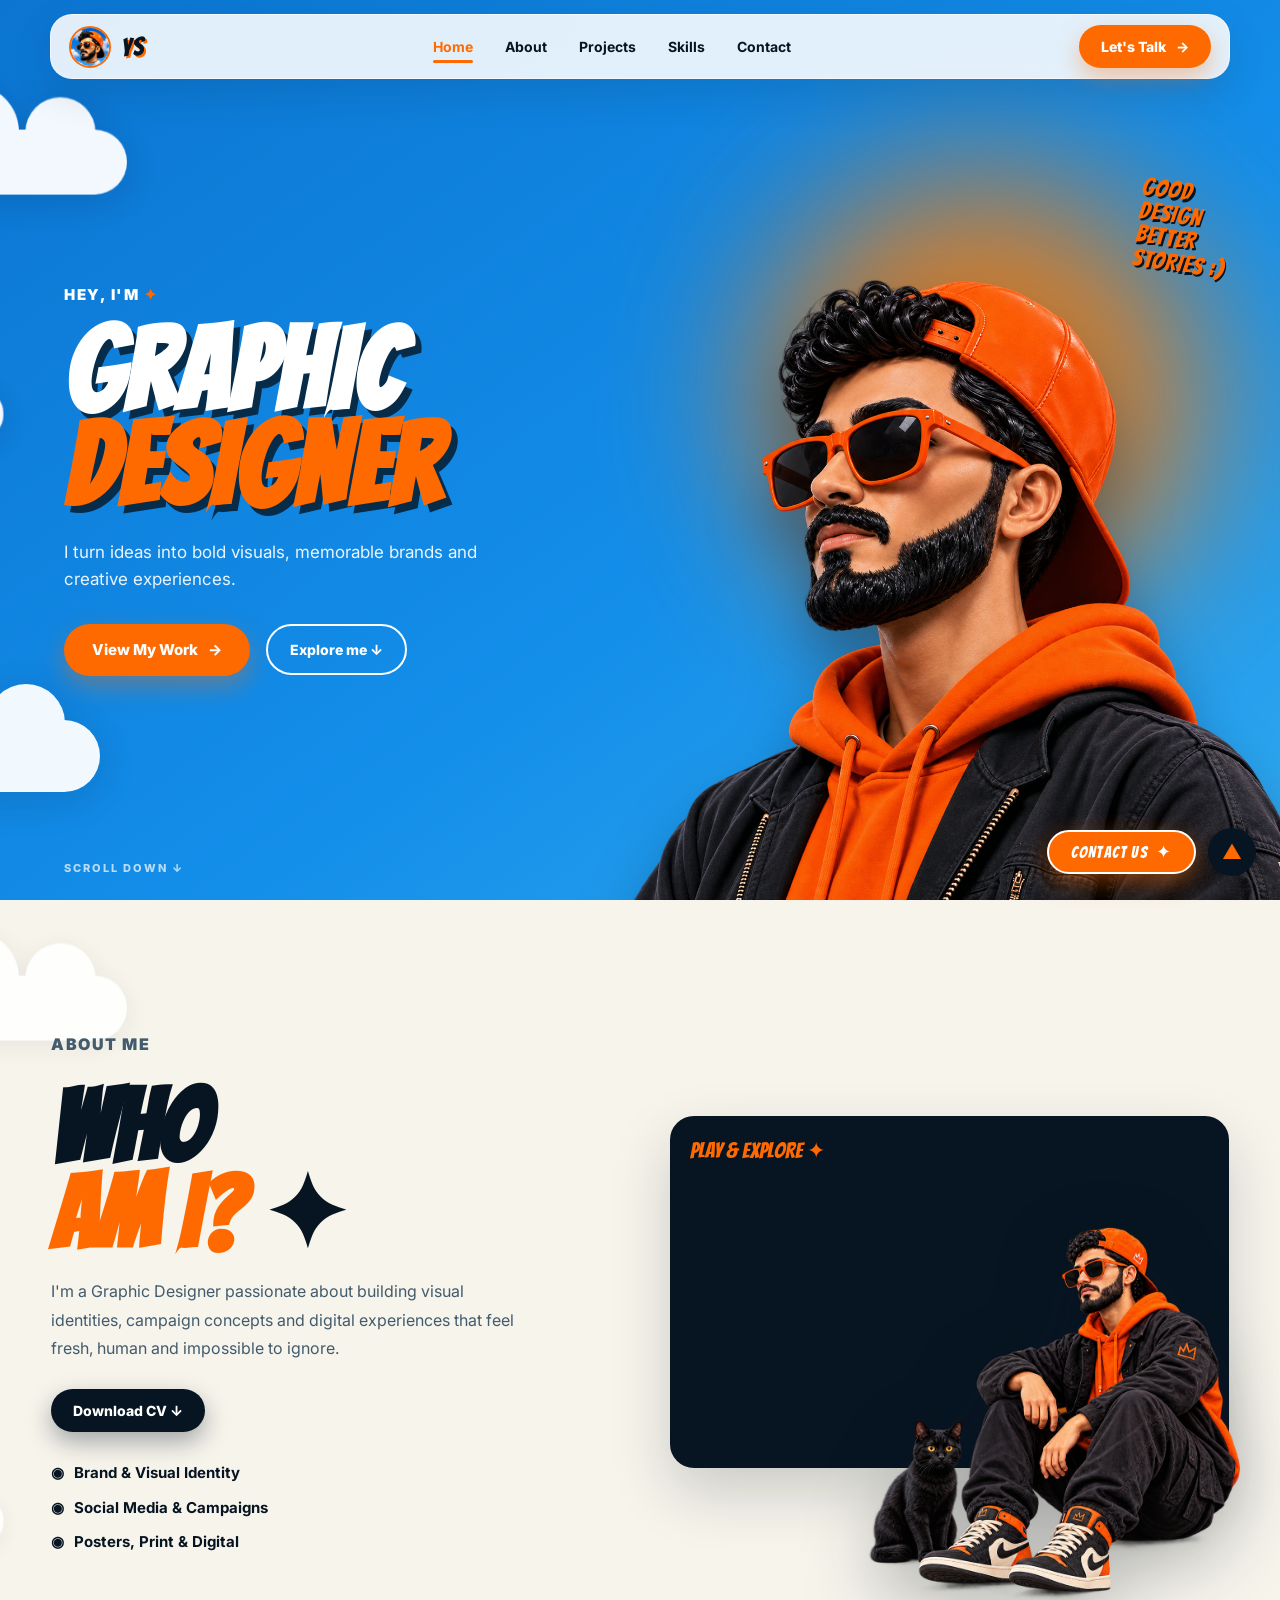
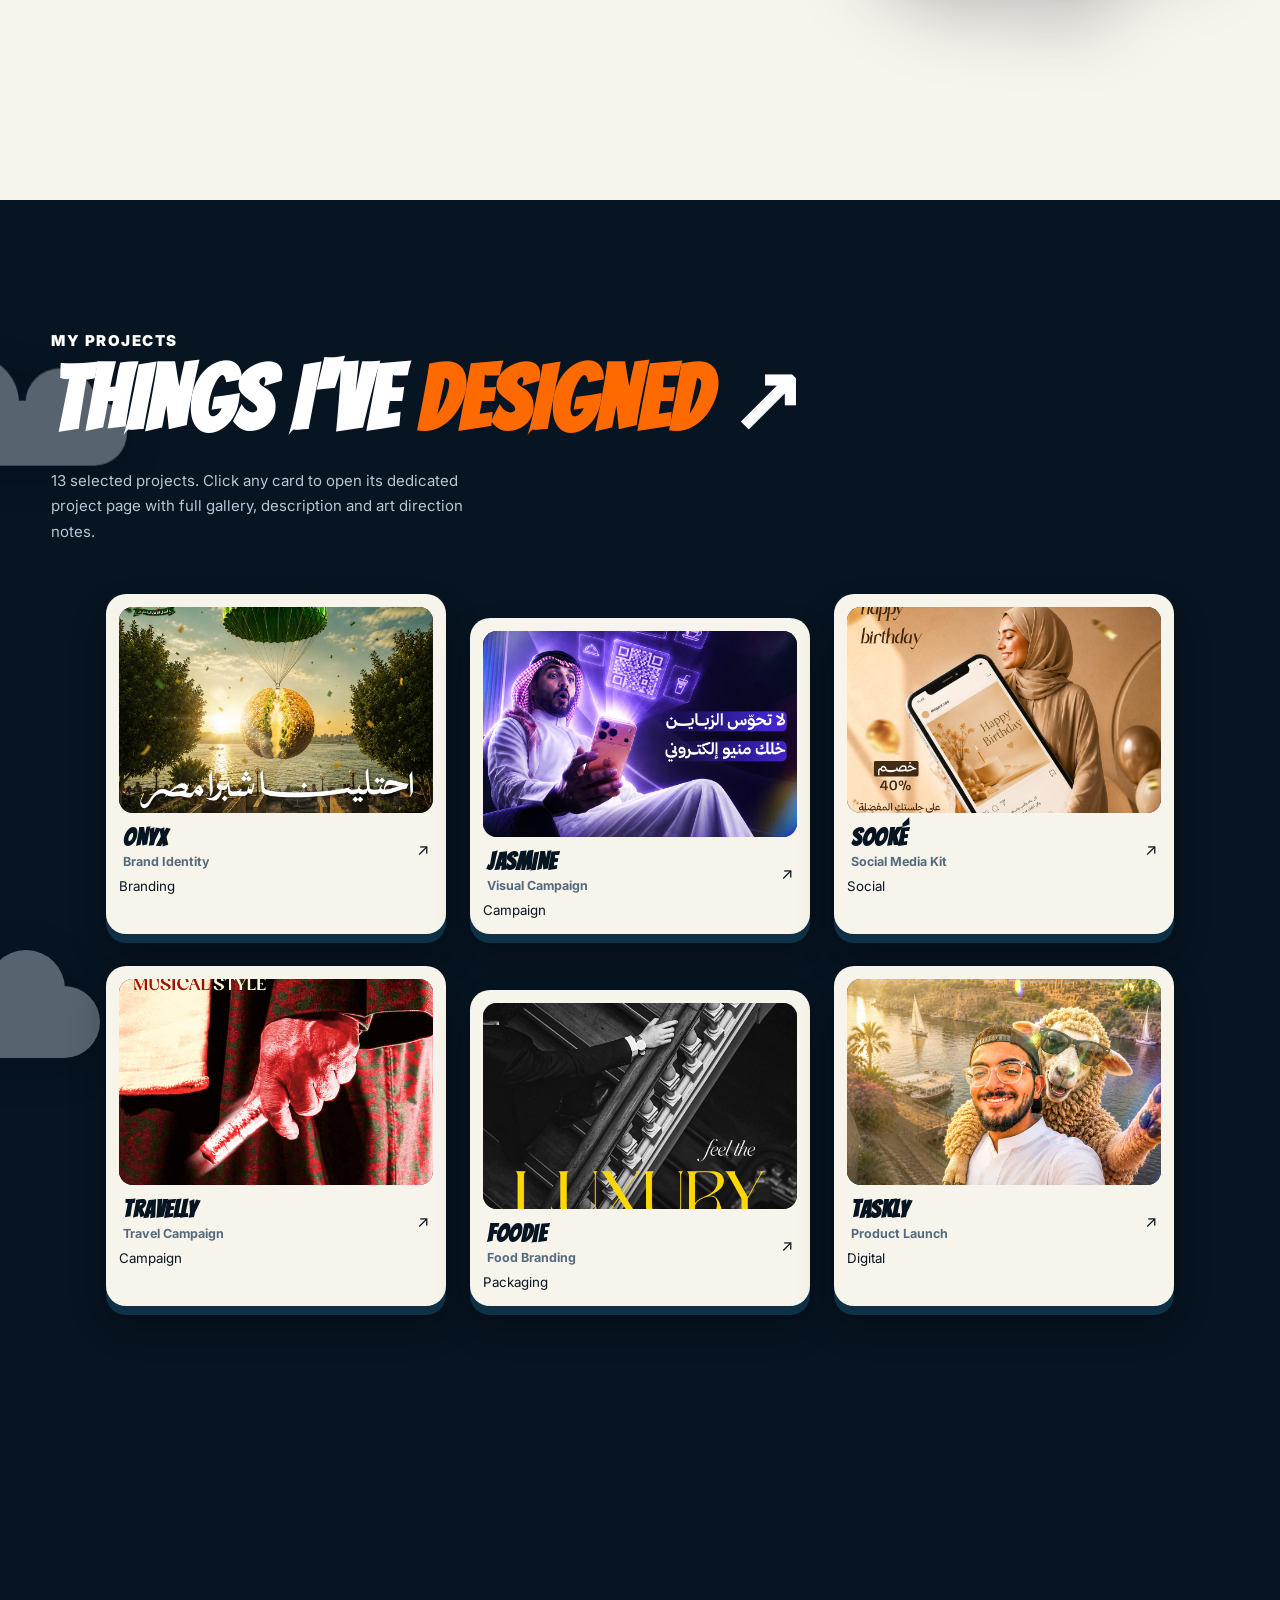
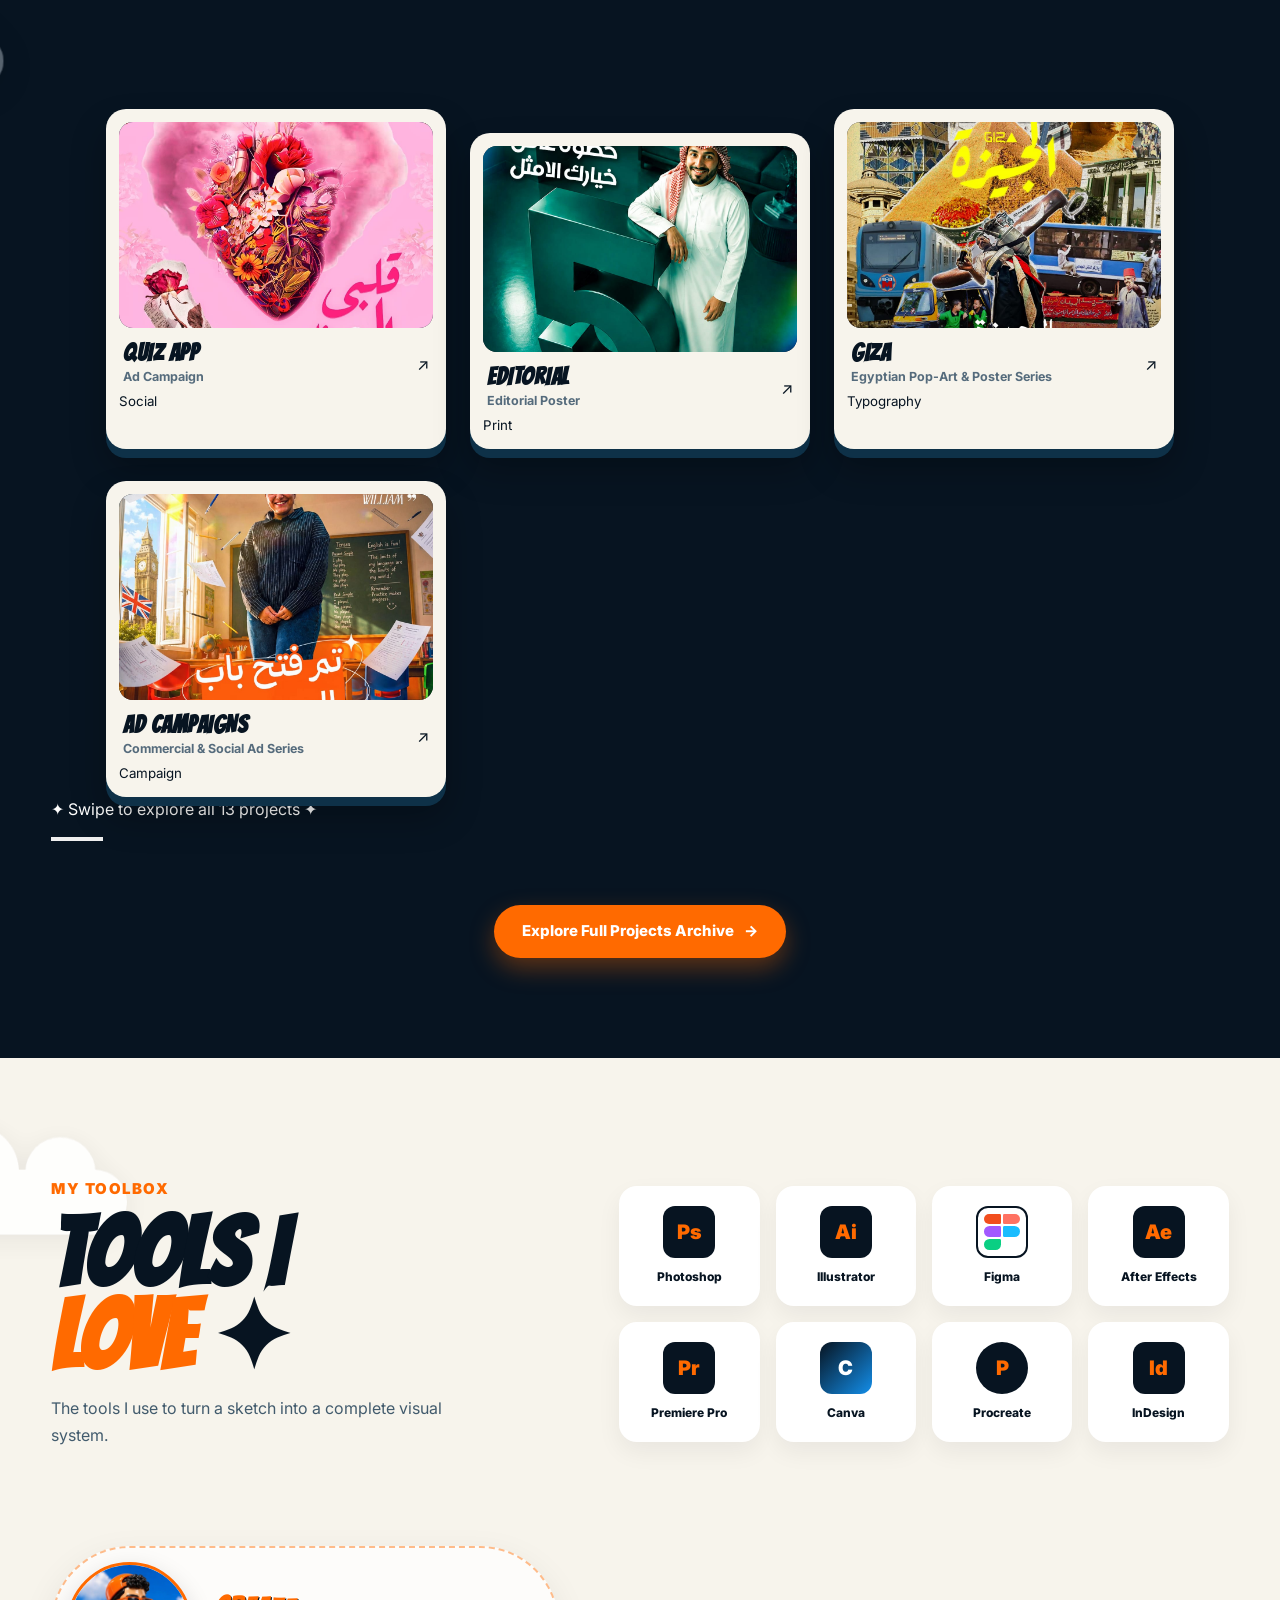
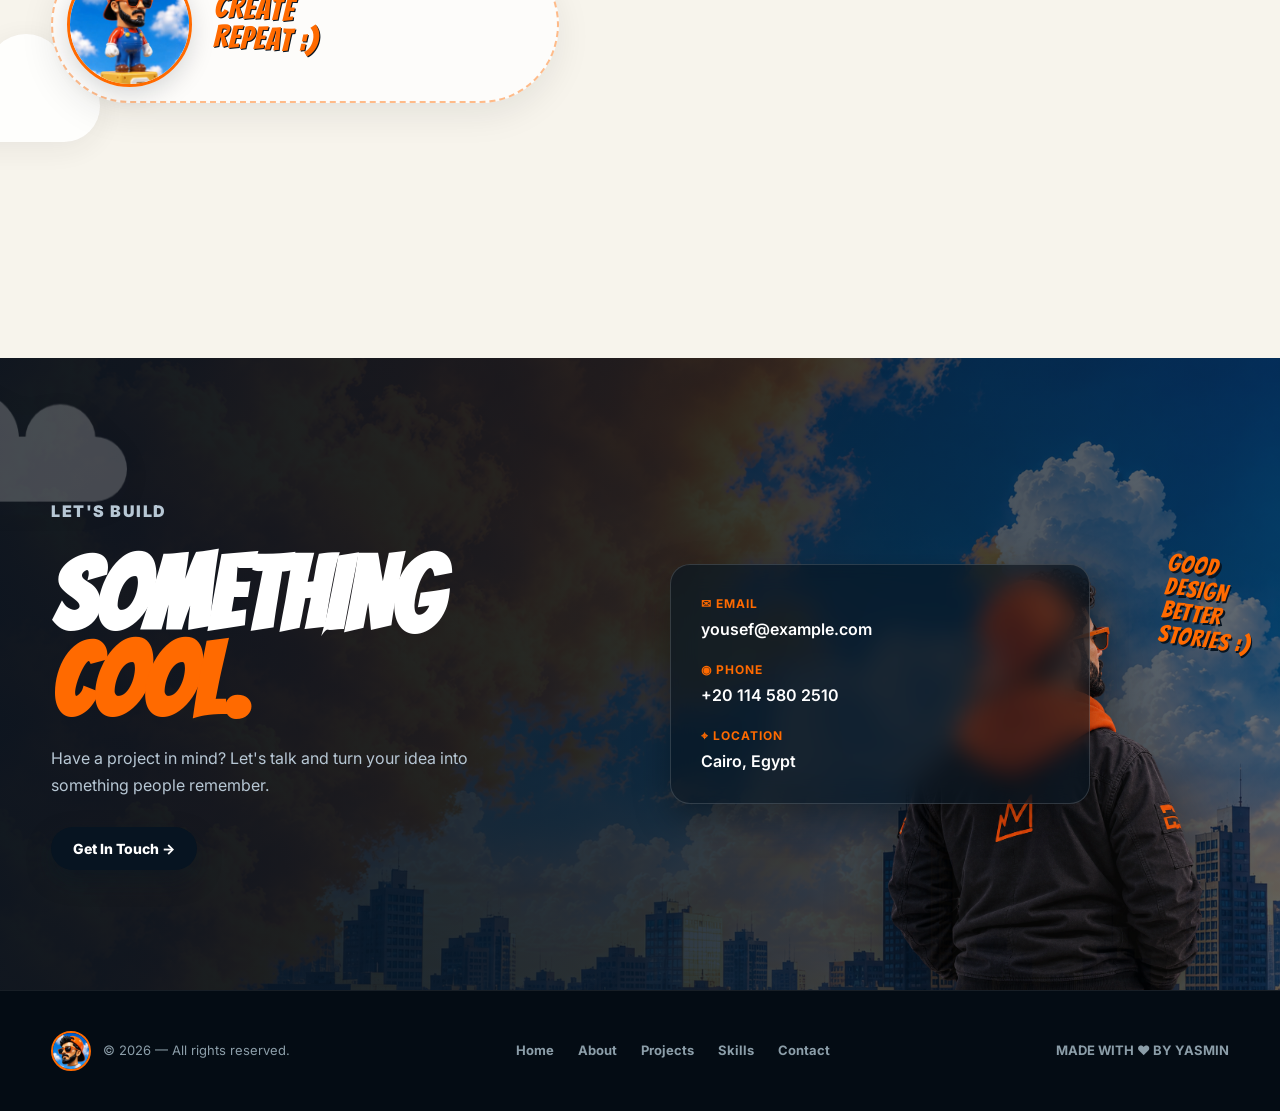
==== commit 9209a944: "Update index.html" ====
--- a/index.html
+++ b/index.html
@@ -4,7 +4,7 @@
 <head>
     <meta charset="utf-8">
     <meta name="viewport" content="width=device-width,initial-scale=1">
-    <title>Yasmin — Graphic Designer Portfolio</title>
+    <title>Yousef Salah — Graphic Designer Portfolio</title>
     <meta name="description"
         content="Yasmin — Graphic Designer portfolio. Branding, visual campaigns, social media systems and graphic storytelling.">
     <link rel="preconnect" href="https://fonts.googleapis.com">
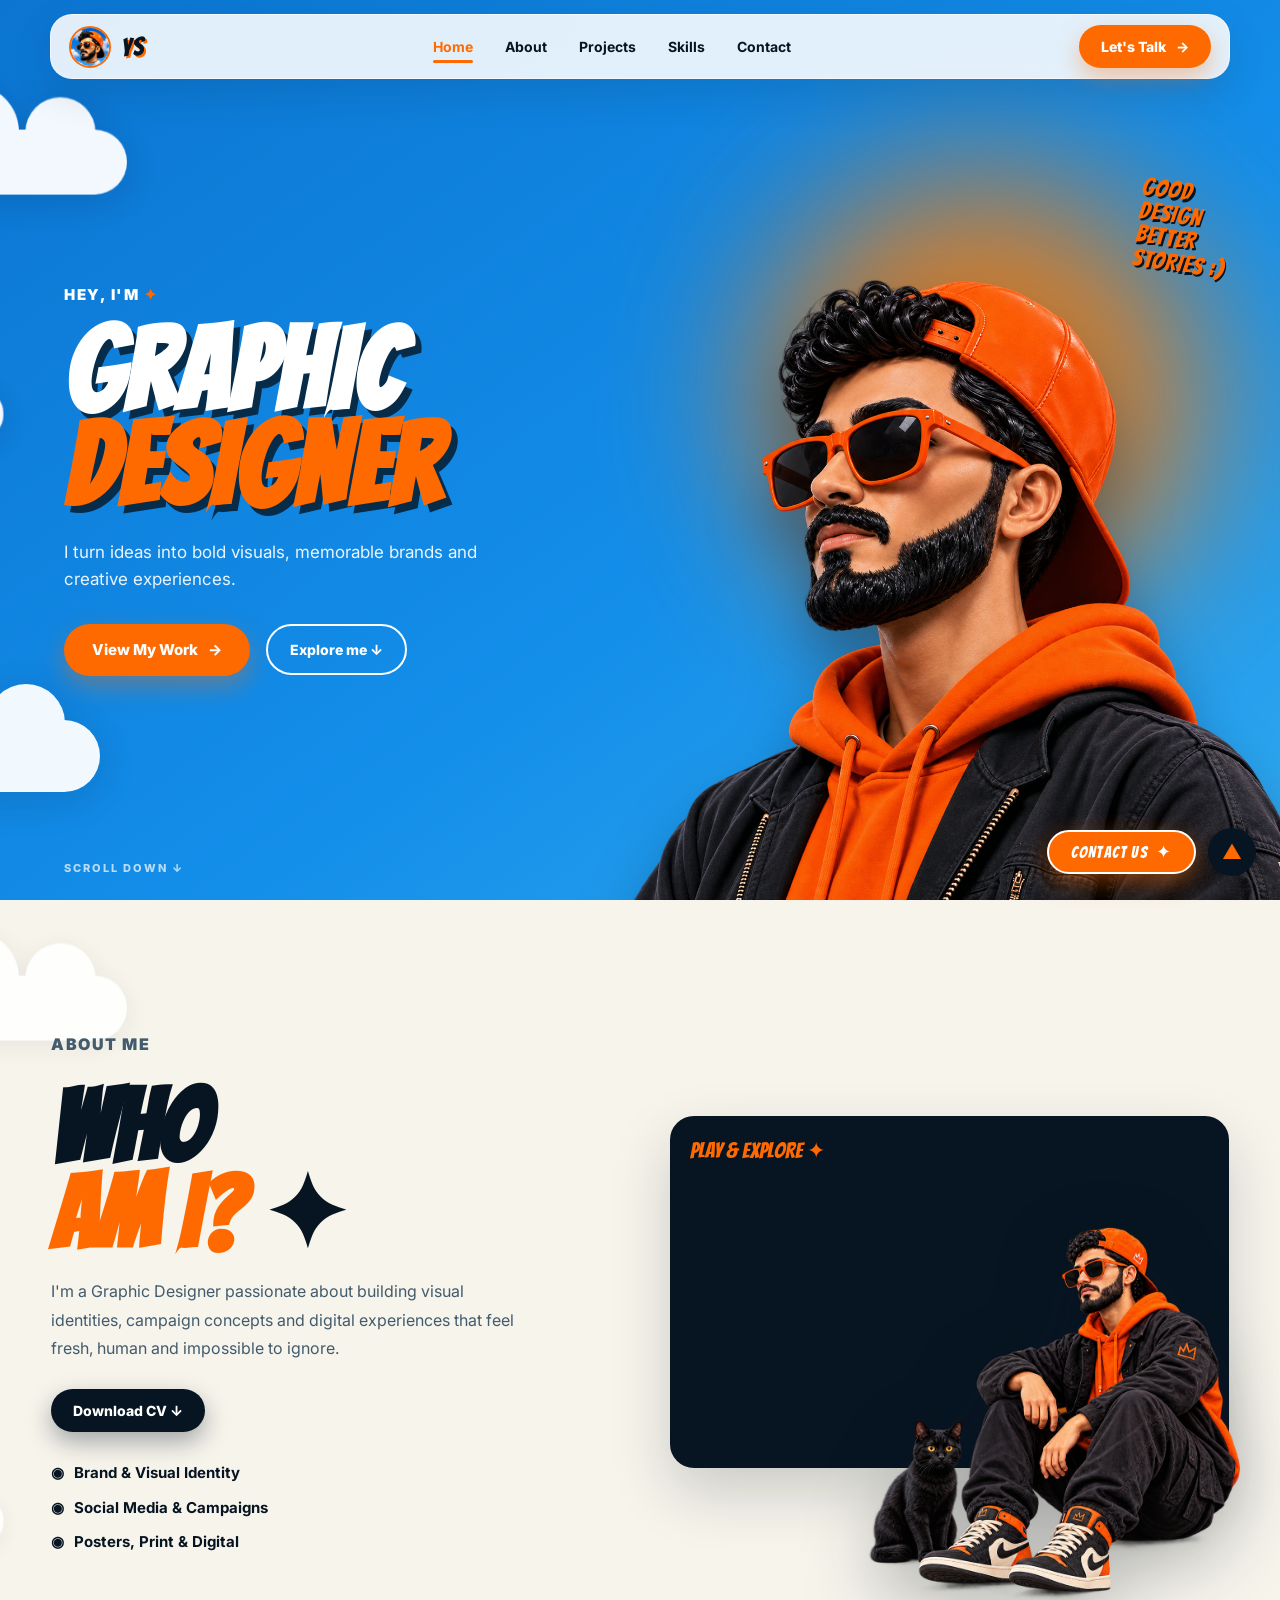
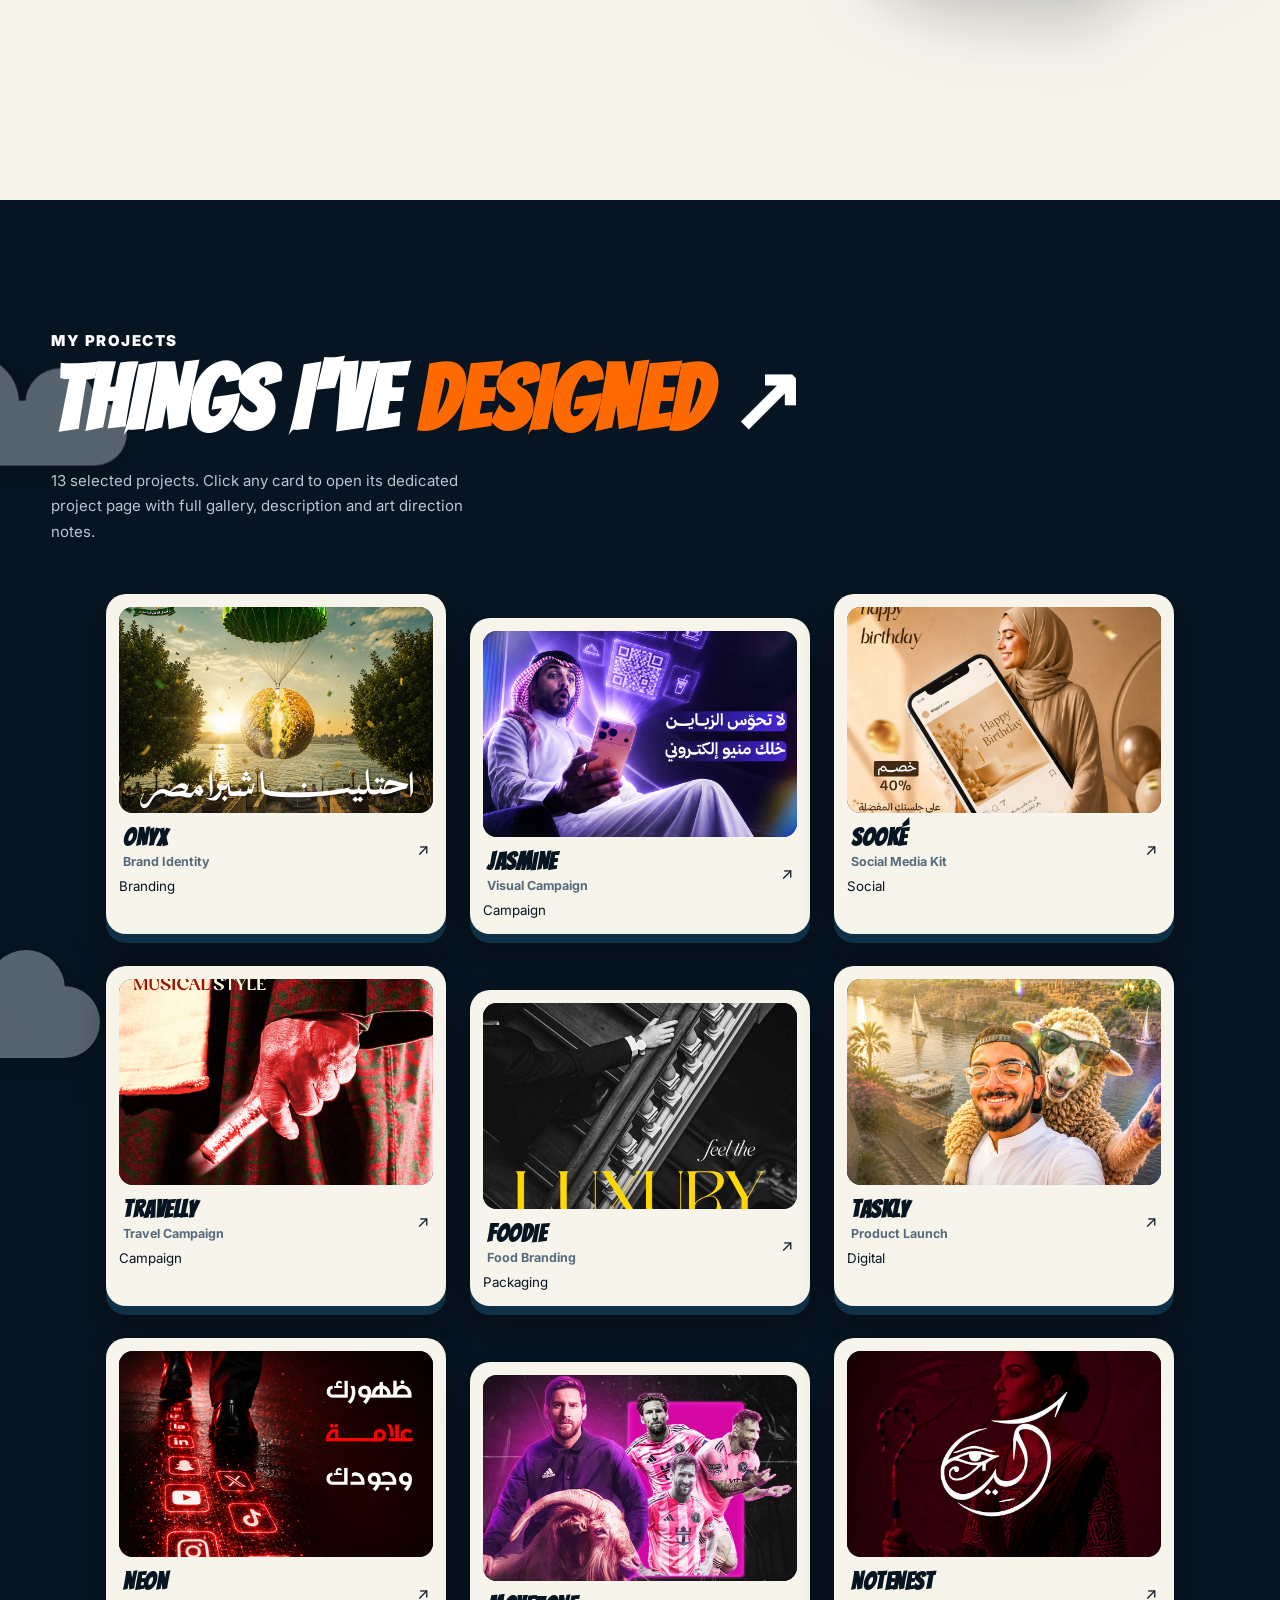
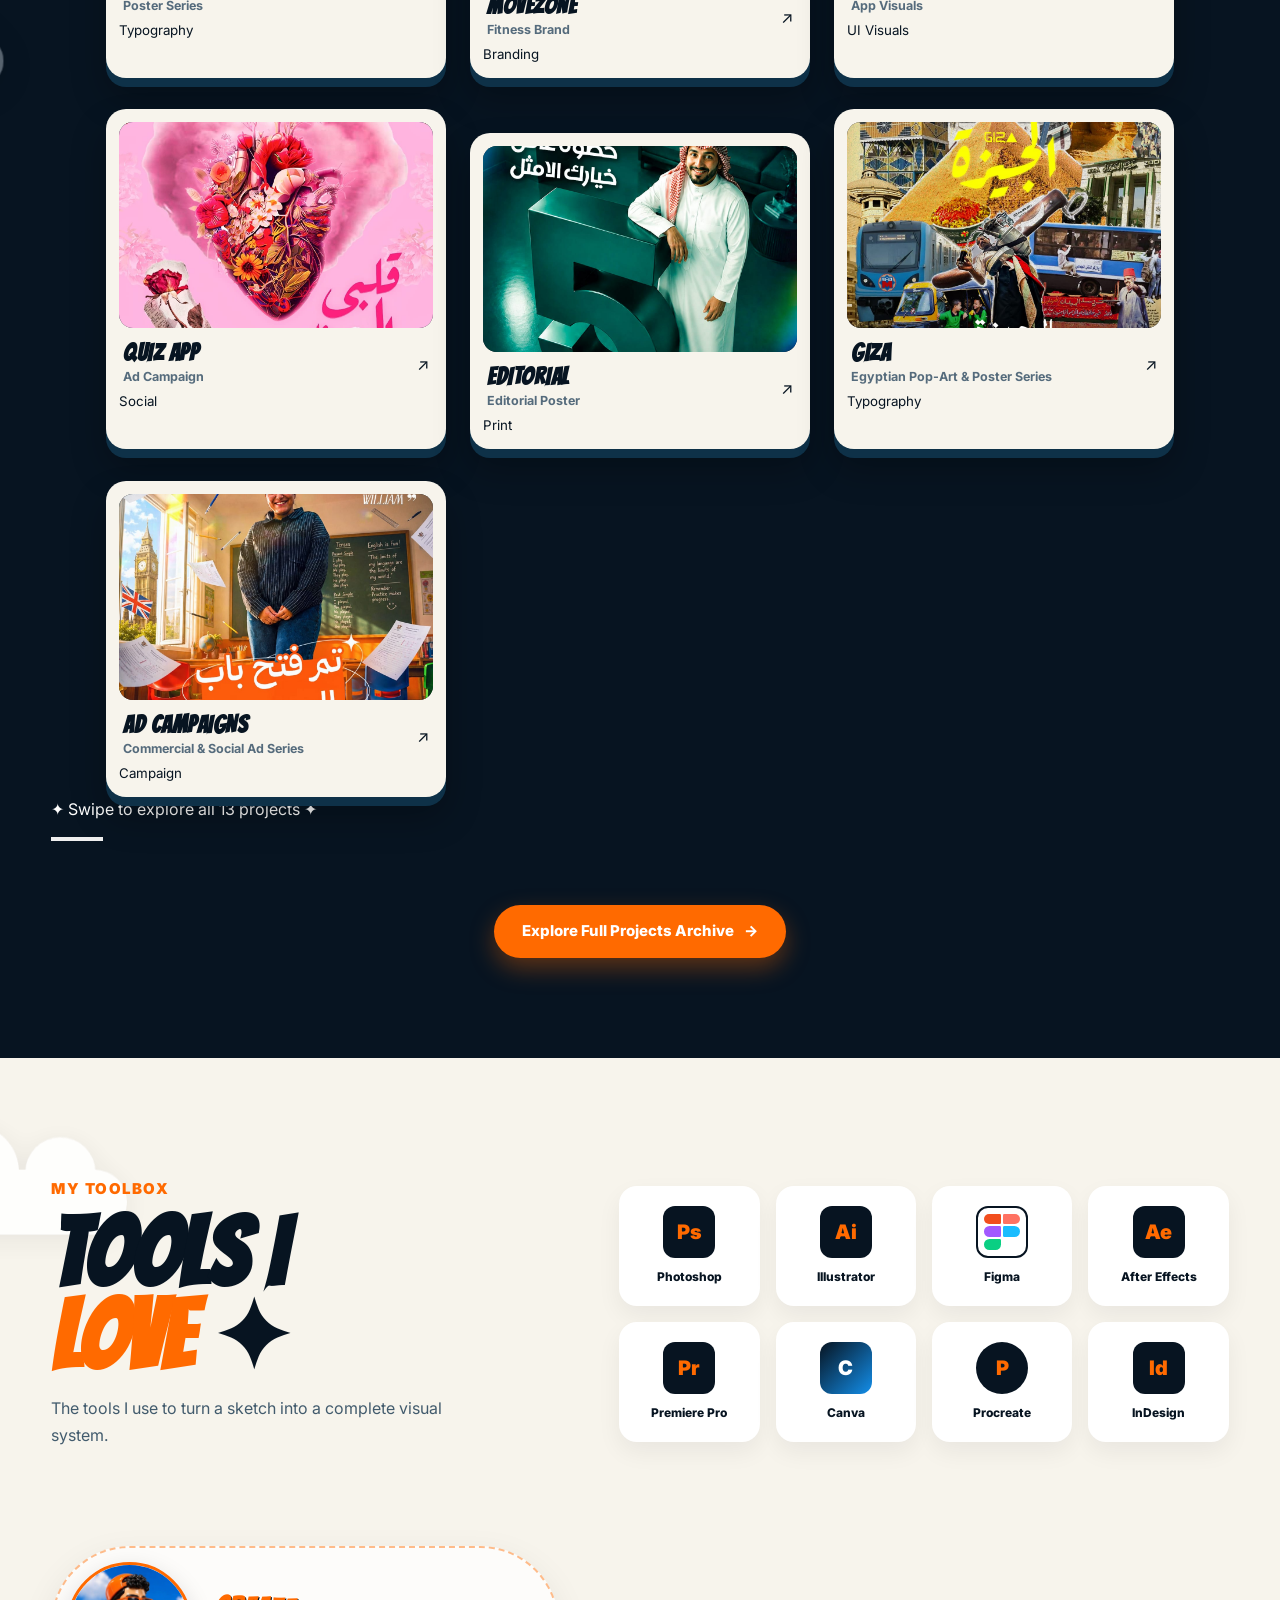
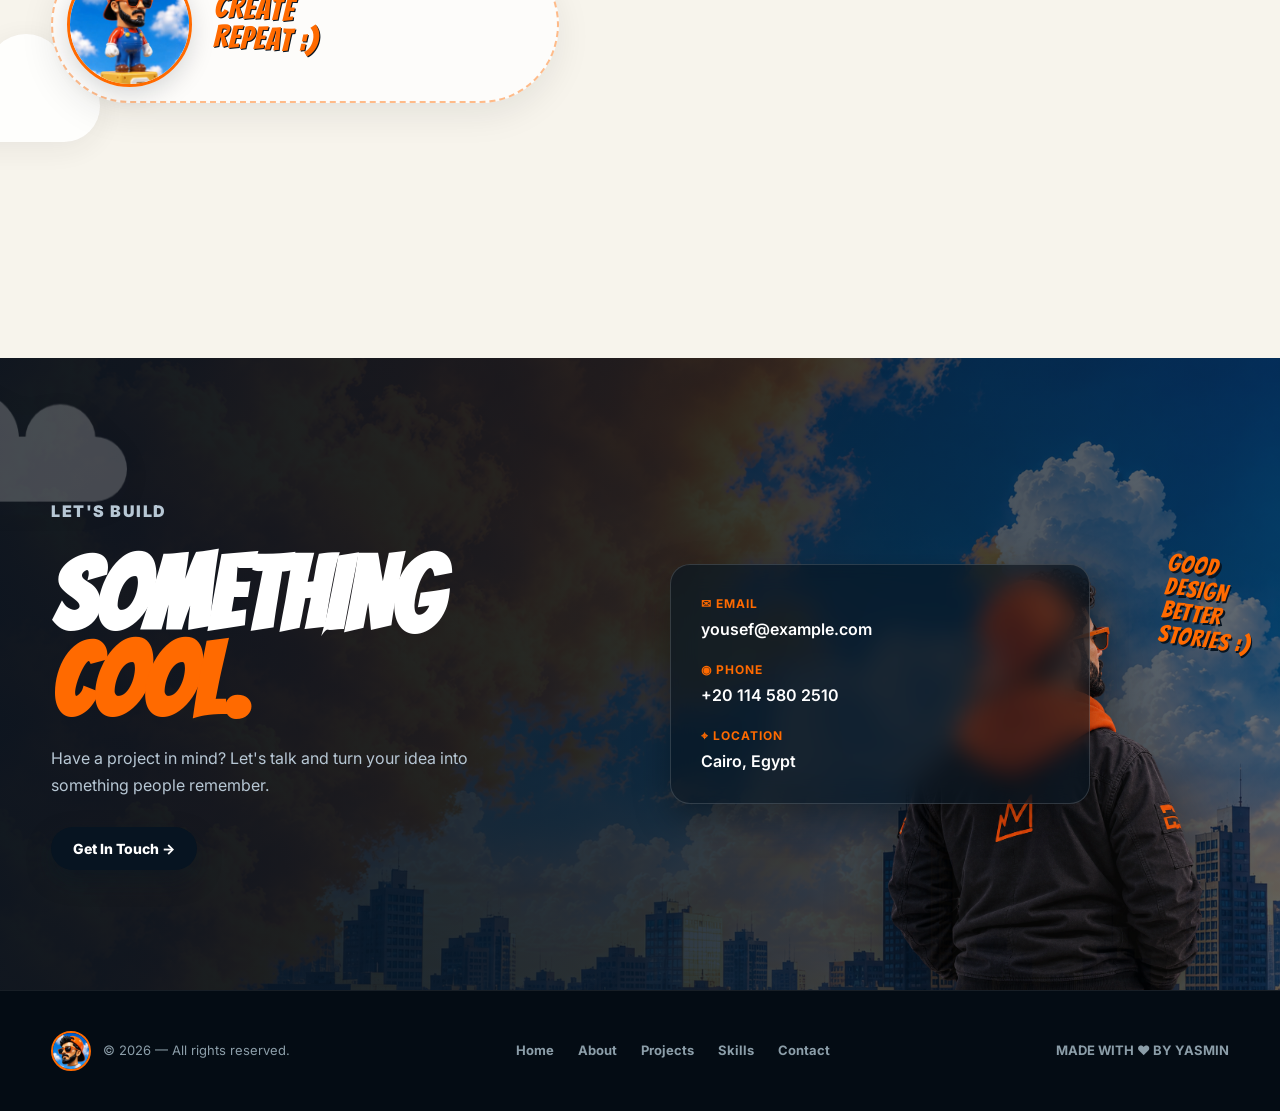
==== commit d27d0a03: "Update index.html" ====
--- a/index.html
+++ b/index.html
@@ -6,7 +6,7 @@
     <meta name="viewport" content="width=device-width,initial-scale=1">
     <title>Yousef Salah — Graphic Designer Portfolio</title>
     <meta name="description"
-        content="Yasmin — Graphic Designer portfolio. Branding, visual campaigns, social media systems and graphic storytelling.">
+        content="Yousef Salah — Graphic Designer portfolio. Branding, visual campaigns, social media systems and graphic storytelling.">
     <link rel="preconnect" href="https://fonts.googleapis.com">
     <link rel="preconnect" href="https://fonts.gstatic.com" crossorigin>
     <link href="https://fonts.googleapis.com/css2?family=Bangers&family=Inter:wght@400;500;600;700;800&display=swap"
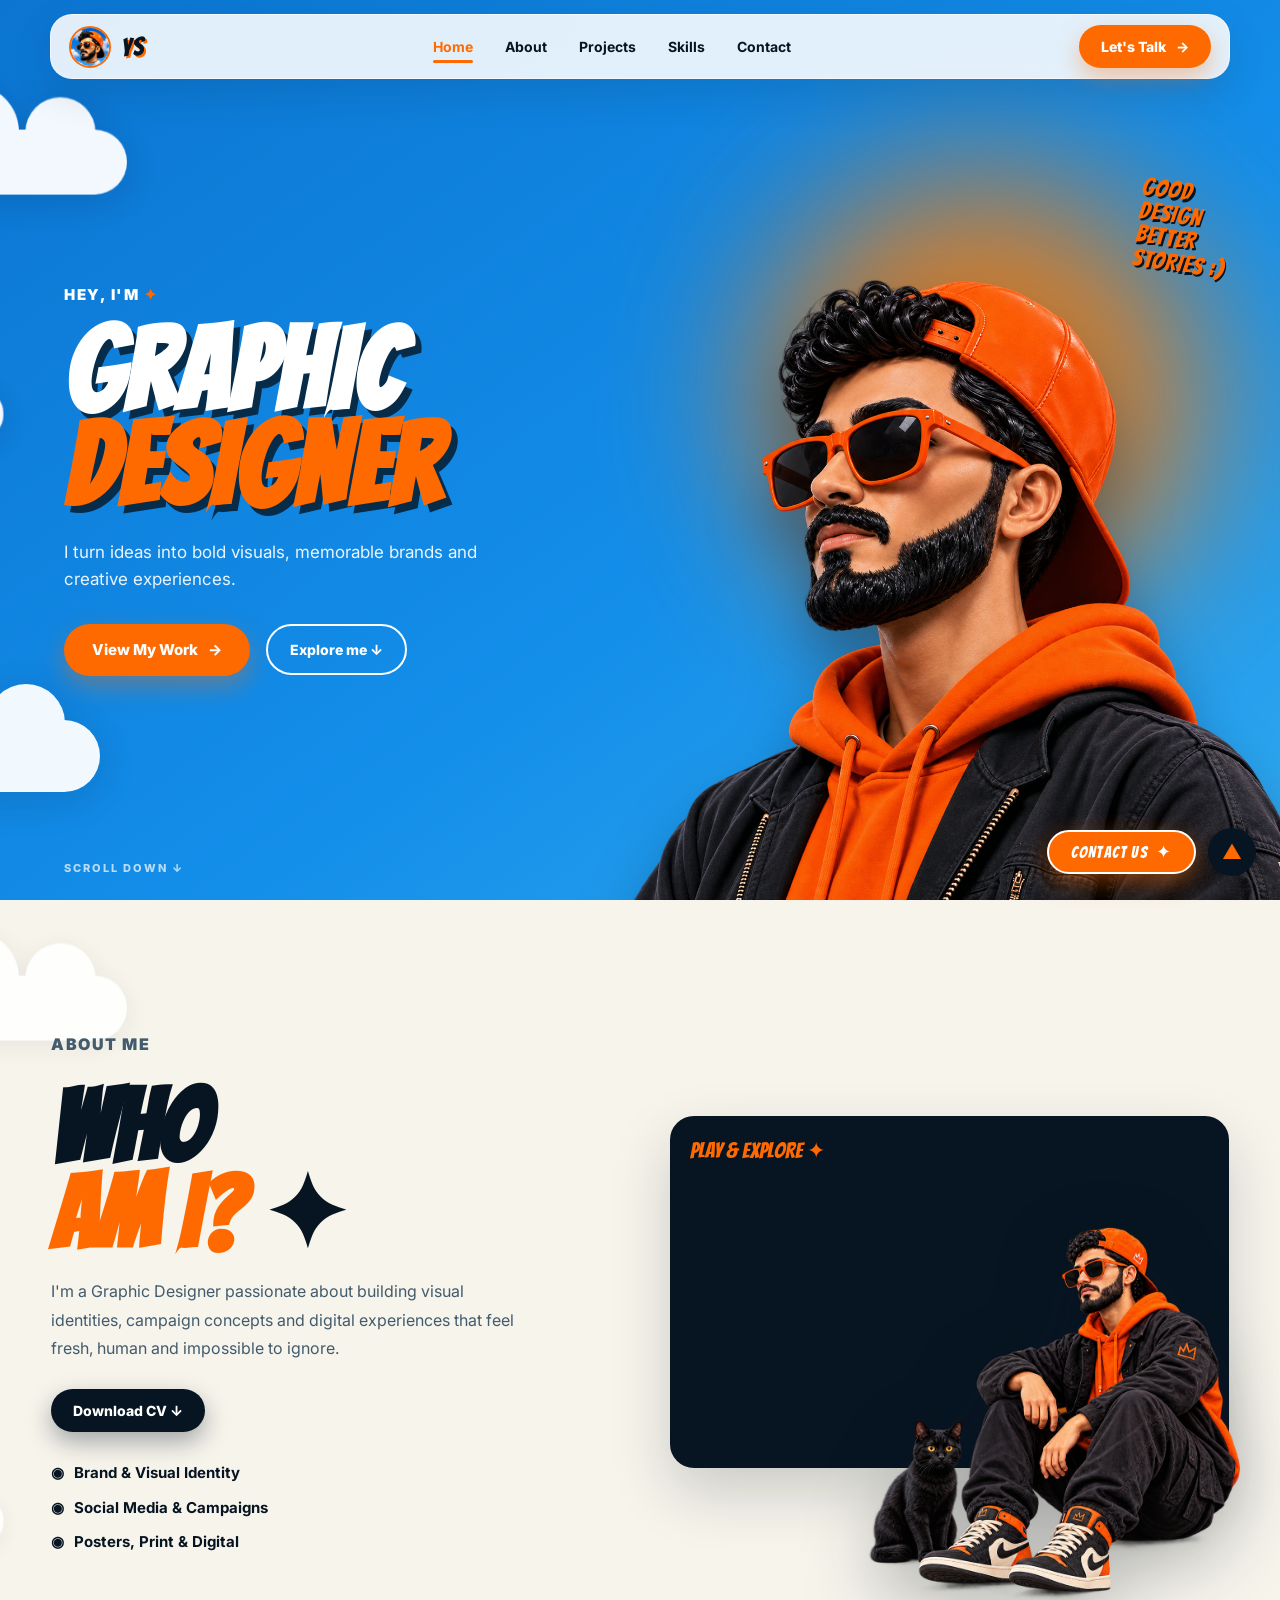
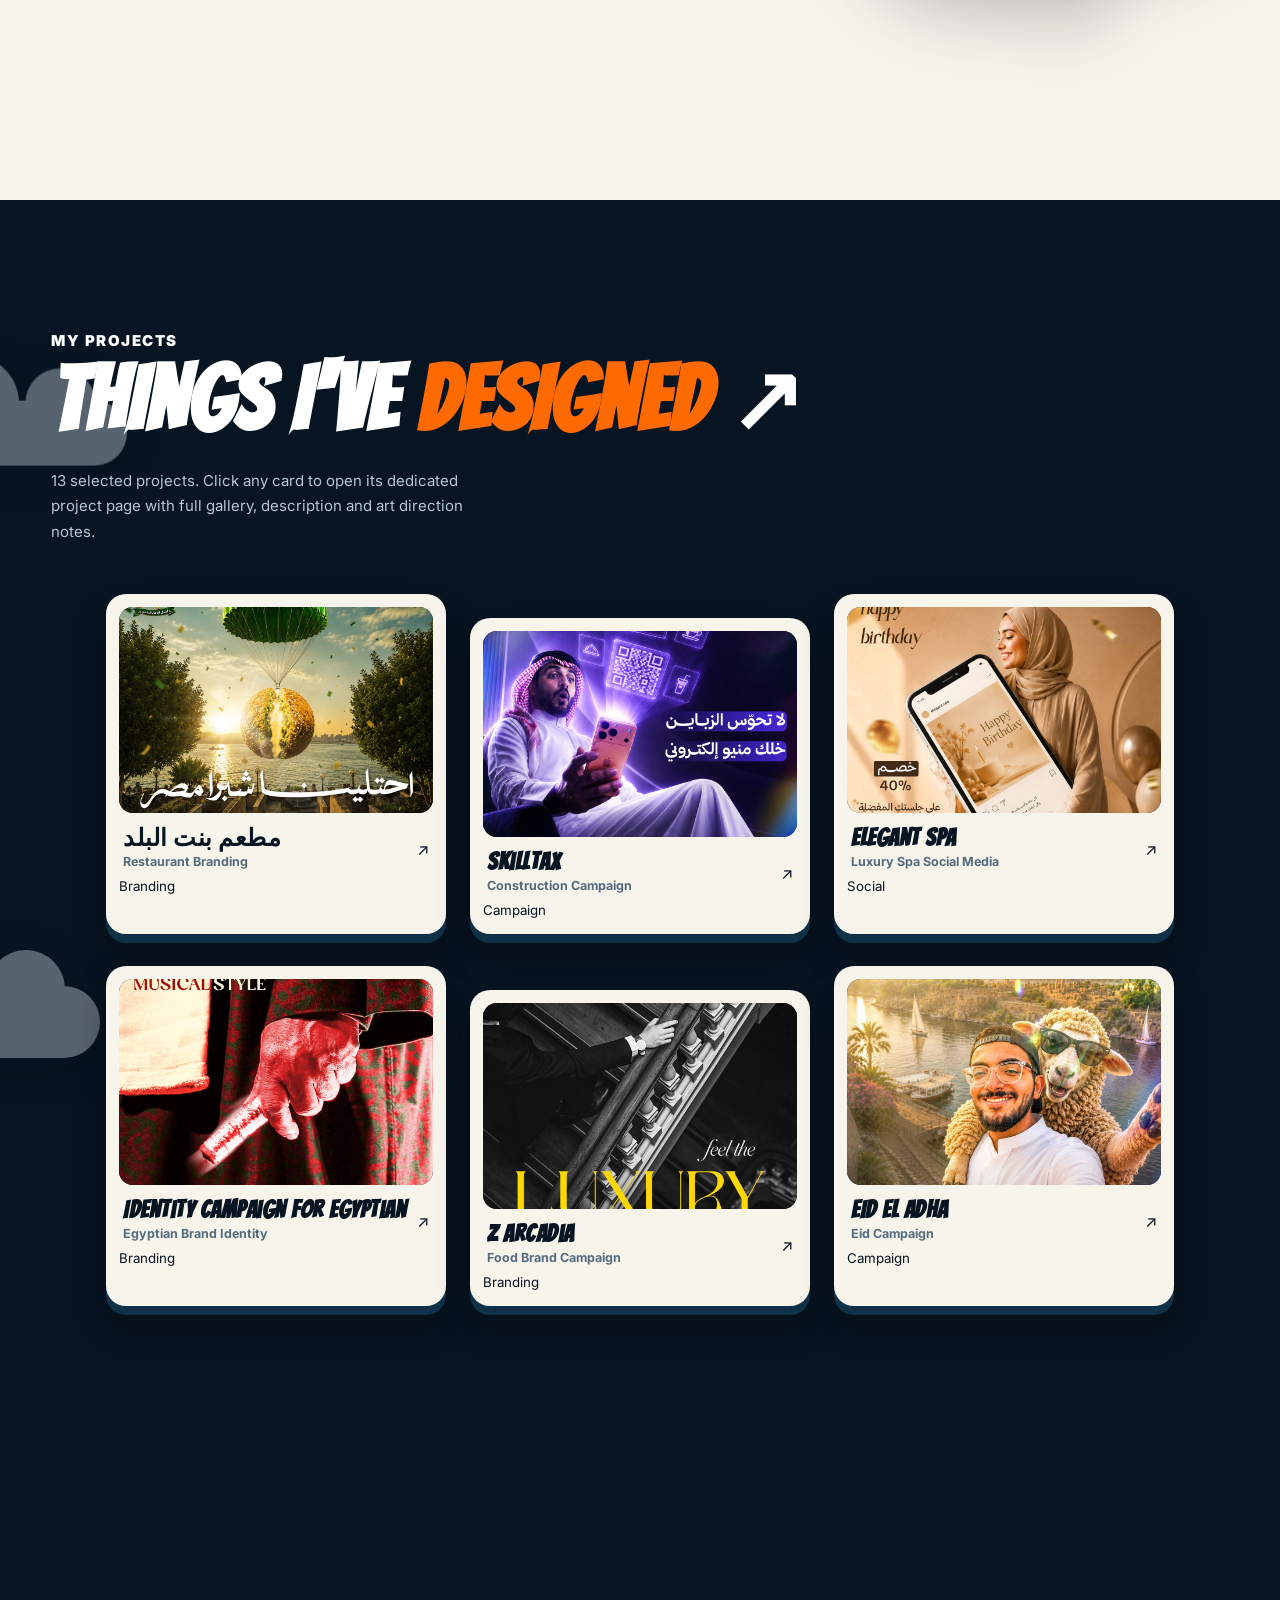
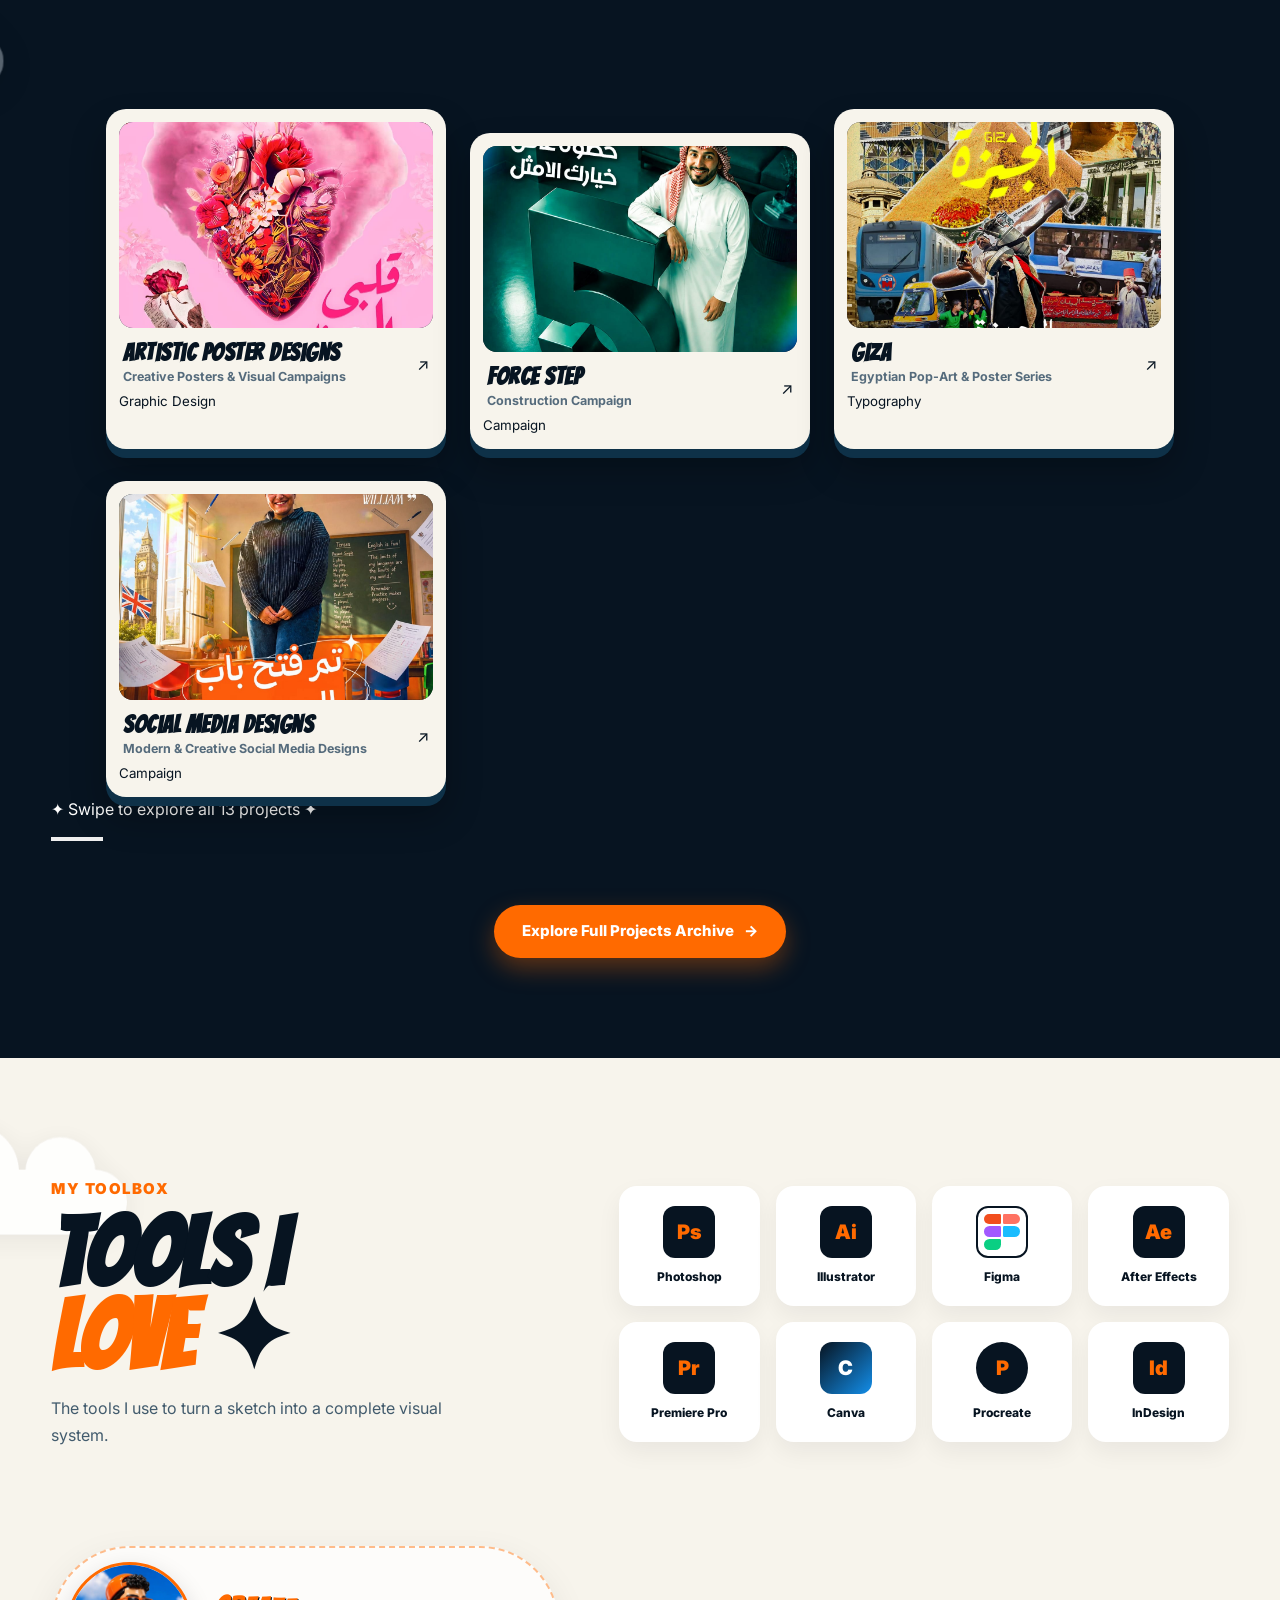
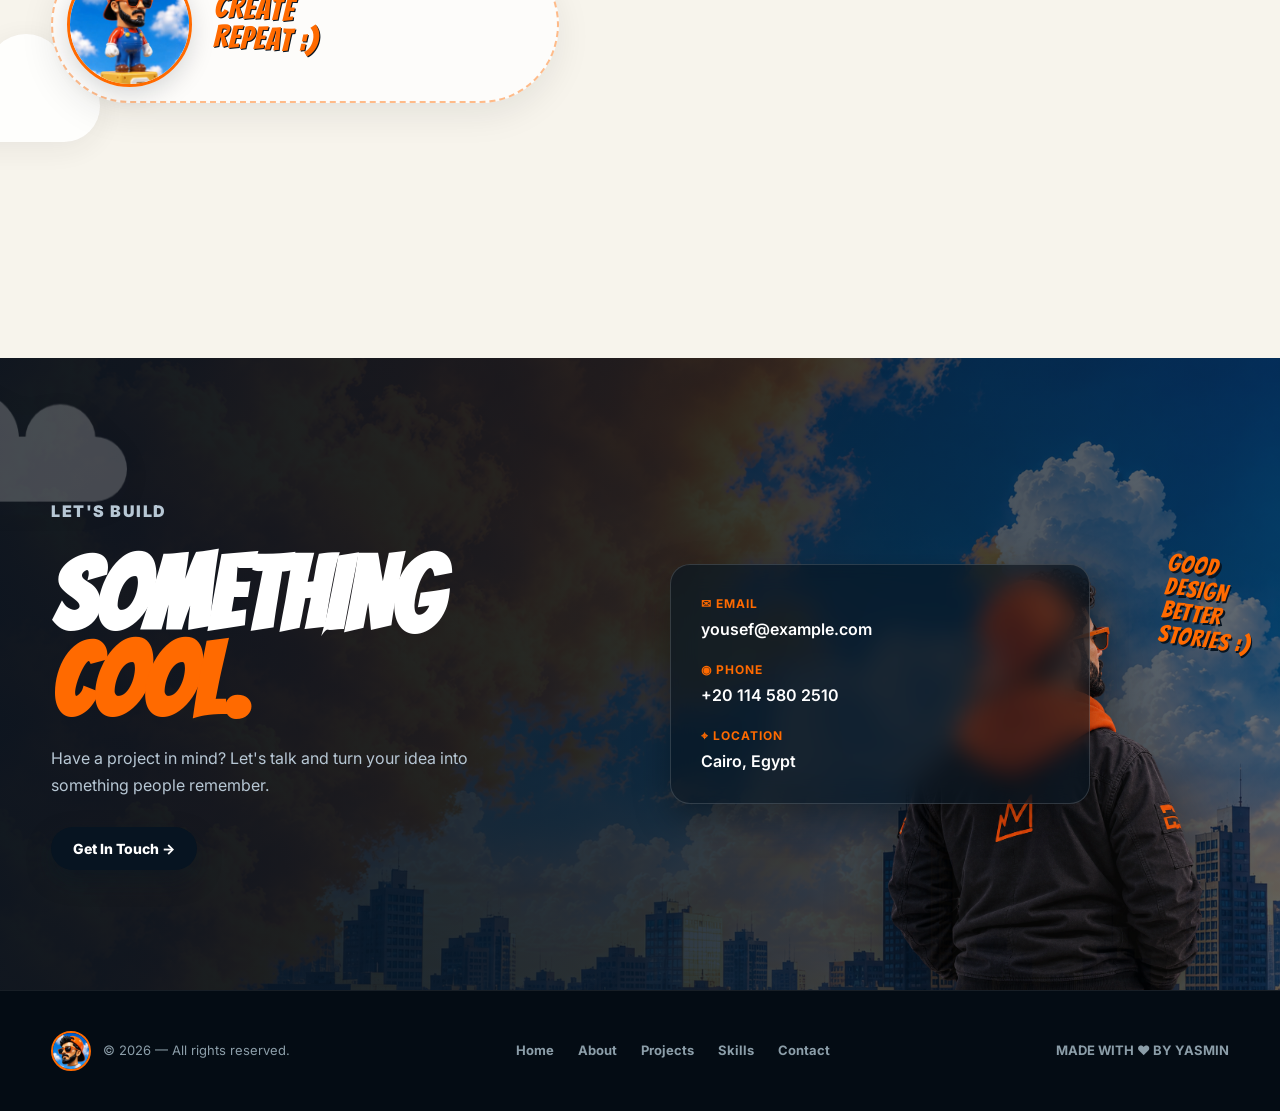
==== commit c11095e4: "Update project files" ====
--- a/index.html
+++ b/index.html
@@ -163,8 +163,8 @@
                         </a>
                         <div class="project-meta">
                             <div>
-                                <h3>ONYX</h3>
-                                <p>Brand Identity</p>
+                                <h3> مطعم بنت البلد</h3>
+                                <p>Restaurant Branding</p>
                             </div>
                             <span>↗</span>
                         </div>
@@ -178,8 +178,8 @@
                         </a>
                         <div class="project-meta">
                             <div>
-                                <h3>JASMINE</h3>
-                                <p>Visual Campaign</p>
+                                <h3>Skilltax</h3>
+                                <p>Construction Campaign</p>
                             </div>
                             <span>↗</span>
                         </div>
@@ -193,8 +193,8 @@
                         </a>
                         <div class="project-meta">
                             <div>
-                                <h3>SOOKÉ</h3>
-                                <p>Social Media Kit</p>
+                                <h3>Elegant Spa</h3>
+                                <p>Luxury Spa Social Media</p>
                             </div>
                             <span>↗</span>
                         </div>
@@ -208,12 +208,12 @@
                         </a>
                         <div class="project-meta">
                             <div>
-                                <h3>TRAVELLY</h3>
-                                <p>Travel Campaign</p>
-                            </div>
-                            <span>↗</span>
-                        </div>
-                        <small>Campaign</small>
+                                <h3>Identity Campaign For Egyptian</h3>
+                                <p>Egyptian Brand Identity</p>
+                            </div>
+                            <span>↗</span>
+                        </div>
+                        <small>Branding</small>
                     </article>
 
                     <!-- Project 5 -->
@@ -223,12 +223,12 @@
                         </a>
                         <div class="project-meta">
                             <div>
-                                <h3>FOODIE</h3>
-                                <p>Food Branding</p>
-                            </div>
-                            <span>↗</span>
-                        </div>
-                        <small>Packaging</small>
+                                <h3>Z Arcadia</h3>
+                                <p>Food Brand Campaign</p>
+                            </div>
+                            <span>↗</span>
+                        </div>
+                        <small>Branding</small>
                     </article>
 
                     <!-- Project 6 -->
@@ -238,12 +238,12 @@
                         </a>
                         <div class="project-meta">
                             <div>
-                                <h3>TASKLY</h3>
-                                <p>Product Launch</p>
-                            </div>
-                            <span>↗</span>
-                        </div>
-                        <small>Digital</small>
+                                <h3>EID EL ADHA</h3>
+                                <p>Eid Campaign</p>
+                            </div>
+                            <span>↗</span>
+                        </div>
+                        <small>Campaign</small>
                     </article>
 
                     <!-- Project 7 -->
@@ -253,12 +253,12 @@
                         </a>
                         <div class="project-meta">
                             <div>
-                                <h3>NEON</h3>
-                                <p>Poster Series</p>
-                            </div>
-                            <span>↗</span>
-                        </div>
-                        <small>Typography</small>
+                                <h3>Bright Path</h3>
+                                <p>Digital Marketing Campaign</p>
+                            </div>
+                            <span>↗</span>
+                        </div>
+                        <small> Social</small>
                     </article>
 
                     <!-- Project 8 -->
@@ -268,12 +268,12 @@
                         </a>
                         <div class="project-meta">
                             <div>
-                                <h3>MOVEZONE</h3>
-                                <p>Fitness Brand</p>
-                            </div>
-                            <span>↗</span>
-                        </div>
-                        <small>Branding</small>
+                                <h3>Sport Poster Designs</h3>
+                                <p>Sports Advertising</p>
+                            </div>
+                            <span>↗</span>
+                        </div>
+                        <small>Sports</small>
                     </article>
 
                     <!-- Project 9 -->
@@ -283,12 +283,12 @@
                         </a>
                         <div class="project-meta">
                             <div>
-                                <h3>NOTENEST</h3>
-                                <p>App Visuals</p>
-                            </div>
-                            <span>↗</span>
-                        </div>
-                        <small>UI Visuals</small>
+                                <h3>KIYA</h3>
+                                <p>Luxury Fashion Branding</p>
+                            </div>
+                            <span>↗</span>
+                        </div>
+                        <small>Branding</small>
                     </article>
 
                     <!-- Project 10 -->
@@ -298,12 +298,12 @@
                         </a>
                         <div class="project-meta">
                             <div>
-                                <h3>QUIZ APP</h3>
-                                <p>Ad Campaign</p>
-                            </div>
-                            <span>↗</span>
-                        </div>
-                        <small>Social</small>
+                                <h3>Artistic Poster Designs</h3>
+                                <p>Creative Posters & Visual Campaigns</p>
+                            </div>
+                            <span>↗</span>
+                        </div>
+                        <small>Graphic Design</small>
                     </article>
 
                     <!-- Project 11 -->
@@ -313,12 +313,12 @@
                         </a>
                         <div class="project-meta">
                             <div>
-                                <h3>EDITORIAL</h3>
-                                <p>Editorial Poster</p>
-                            </div>
-                            <span>↗</span>
-                        </div>
-                        <small>Print</small>
+                                <h3>Force Step</h3>
+                                <p>Construction Campaign</p>
+                            </div>
+                            <span>↗</span>
+                        </div>
+                        <small>Campaign</small>
                     </article>
 
                     <!-- Project 12 -->
@@ -343,8 +343,8 @@
                         </a>
                         <div class="project-meta">
                             <div>
-                                <h3>AD CAMPAIGNS</h3>
-                                <p>Commercial & Social Ad Series</p>
+                                <h3>Social media designs</h3>
+                                <p>Modern & Creative Social Media Designs</p>
                             </div>
                             <span>↗</span>
                         </div>
